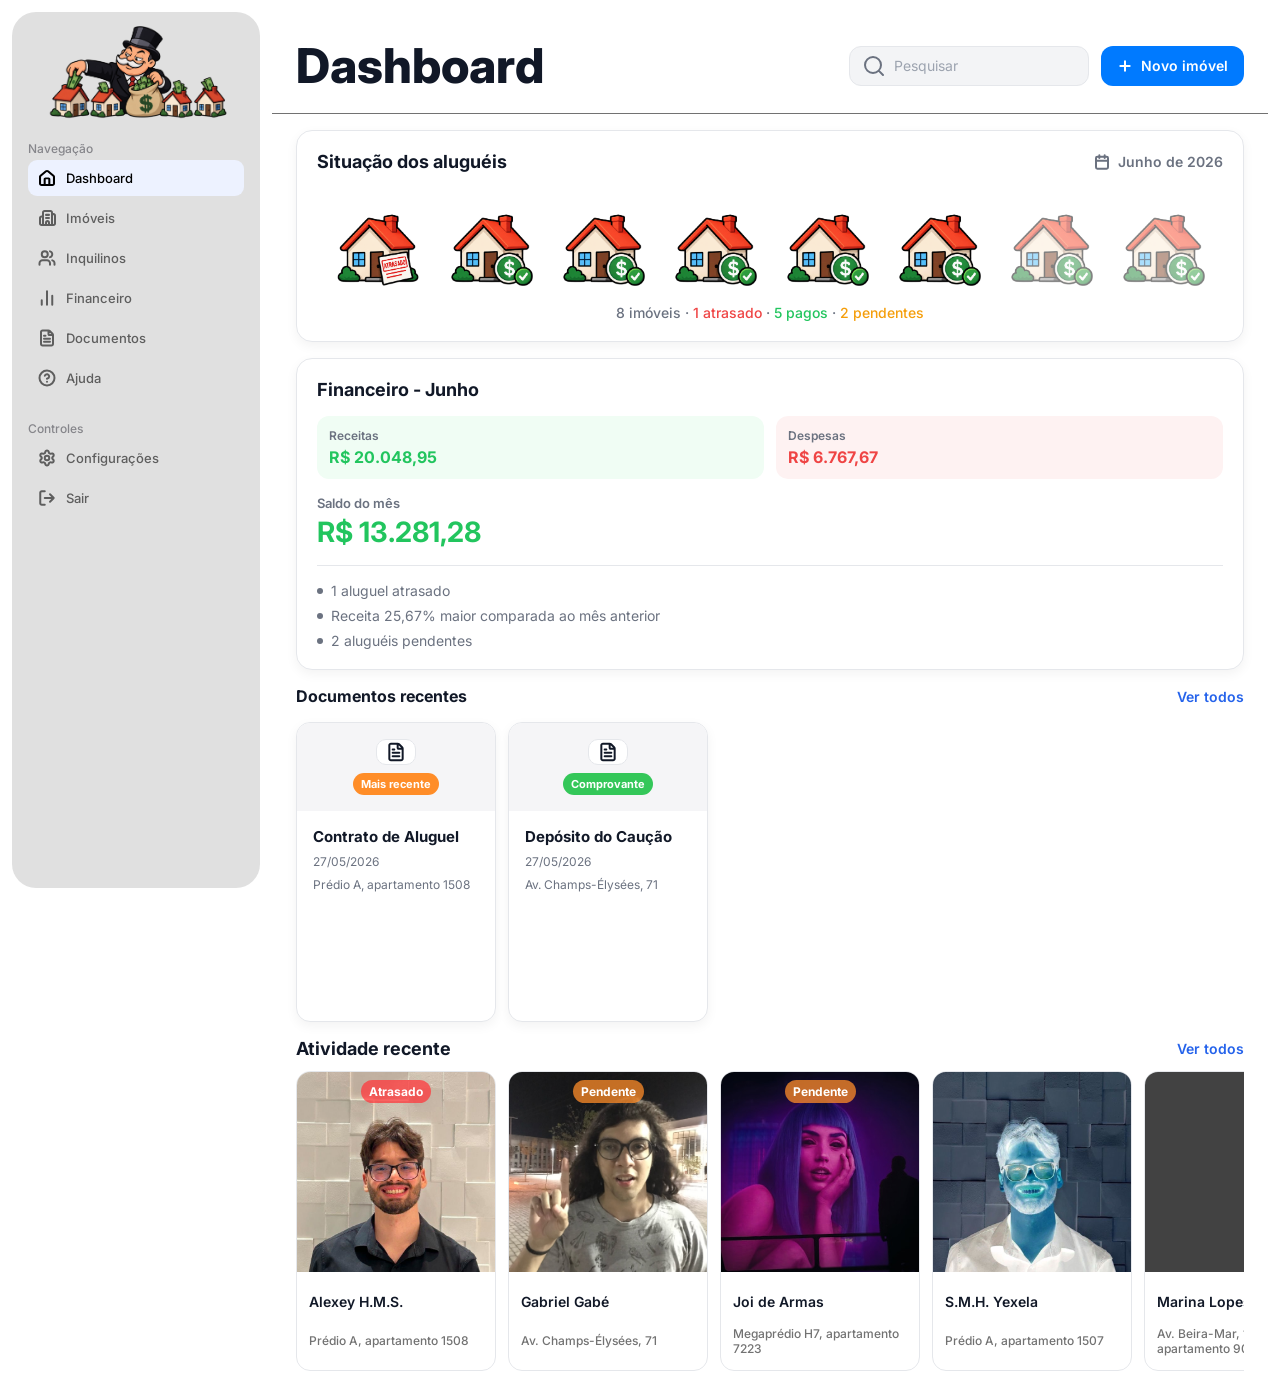
==== index.html @ 169c0f78 "Sidebar que encolhe, navbar no celular e conteúdo por container Navegação (largura da janela) - 861p" ====
<!doctype html>
<html lang="pt-BR">
<head>
  <meta charset="utf-8">
  <meta name="viewport" content="width=device-width, initial-scale=1">
  <title>Dashboard</title>
  <link rel="preconnect" href="https://fonts.googleapis.com">
  <link rel="preconnect" href="https://fonts.gstatic.com" crossorigin>
  <link href="https://fonts.googleapis.com/css2?family=Inter:wght@400;500;600;700;800&display=swap" rel="stylesheet">
  <link rel="stylesheet" href="styles.css">
</head>
<body>
  <div class="app">
    <!-- Sidebar -->
    <aside class="sidebar">
      <div class="sidebar__top">
        <div class="sidebar__logo">
          <img src="assets/img/logo.png" alt="Logo" width="190" height="95">
        </div>

        <!-- Só aparece na navbar (telas abaixo de 450px) -->
        <button class="nav-toggle" type="button" aria-expanded="false" aria-controls="menu-principal">
          <span class="nav-toggle__icon" aria-hidden="true"></span>
          Menu
        </button>

        <nav class="nav" id="menu-principal" aria-label="Menu principal">
          <div class="nav__section">Navegação</div>
          <a class="nav__item is-active" href="index.html" aria-current="page">
            <span class="nav__icon">
              <img class="nav__icon-dashboard" src="assets/icons/dashboard.svg" alt="" width="15.5" height="16.2504">
            </span>
            Dashboard
          </a>
          <a class="nav__item" href="imoveis.html">
            <span class="nav__icon">
              <img class="nav__icon-imoveis" src="assets/icons/imoveis.svg" alt="" width="17" height="15.5">
            </span>
            Imóveis
          </a>
          <a class="nav__item" href="inquilinos.html">
            <span class="nav__icon"><img src="assets/icons/inquilinos.svg" alt="" width="18" height="18"></span>
            Inquilinos
          </a>
          <a class="nav__item" href="financeiro.html">
            <span class="nav__icon"><img src="assets/icons/financeiro.svg" alt="" width="18" height="18"></span>
            Financeiro
          </a>
          <a class="nav__item" href="documentos.html">
            <span class="nav__icon"><img src="assets/icons/documentos.svg" alt="" width="18" height="18"></span>
            Documentos
          </a>
          <a class="nav__item" href="ajuda.html">
            <span class="nav__icon"><img src="assets/icons/ajuda.svg" alt="" width="18" height="18"></span>
            Ajuda
          </a>

          <div class="nav__section nav__section--spaced">Controles</div>
          <a class="nav__item" href="configuracoes.html">
            <span class="nav__icon"><img src="assets/icons/configuracoes.svg" alt="" width="18" height="18"></span>
            Configurações
          </a>
          <a class="nav__item" href="login.html">
            <span class="nav__icon"><img src="assets/icons/sair.svg" alt="" width="18" height="18"></span>
            Sair
          </a>
        </nav>
      </div>
      <div class="sidebar__footer"></div>
    </aside>

    <!-- Principal -->
    <main class="main">
      <header class="page-title page-title--plain page-title--ink page-title--sticky page-title--strong">
        <div class="page-title__text">
          <h1>Dashboard</h1>
        </div>
        <div class="page-title__actions">
          <form class="search-form" id="busca" role="search" autocomplete="off">
            <label class="search">
              <img src="assets/icons/search.svg" alt="" width="24" height="24">
              <input type="search" id="busca-input" placeholder="Pesquisar" aria-label="Pesquisar inquilinos, imóveis e documentos" aria-controls="busca-resultados" aria-expanded="false">
            </label>
            <div class="search-results" id="busca-resultados" hidden></div>
          </form>
          <button class="btn-primary" type="button" data-modal="modal-novo-imovel" aria-haspopup="dialog">
            <img src="assets/icons/plus.svg" alt="" width="16" height="16">
            Novo imóvel
          </button>
        </div>
      </header>

      <div class="content">
        <!-- Situação dos aluguéis -->
        <section class="card summary">
          <div class="card__header">
            <h2 class="card__title">Situação dos aluguéis</h2>
            <div class="month">
              <img src="assets/icons/calendar.svg" alt="" width="16" height="16">
              Junho de 2026
            </div>
          </div>
          <div class="houses">
            <img src="assets/img/casinha-atrasada.png" alt="Imóvel com aluguel atrasado" width="100" height="100">
            <img src="assets/img/casinha-ok.png" alt="Imóvel com aluguel pago" width="100" height="100">
            <img src="assets/img/casinha-ok.png" alt="Imóvel com aluguel pago" width="100" height="100">
            <img src="assets/img/casinha-ok.png" alt="Imóvel com aluguel pago" width="100" height="100">
            <img src="assets/img/casinha-ok.png" alt="Imóvel com aluguel pago" width="100" height="100">
            <img src="assets/img/casinha-ok.png" alt="Imóvel com aluguel pago" width="100" height="100">
            <img class="is-pending" src="assets/img/casinha-ok.png" alt="Imóvel com aluguel pendente" width="100" height="100">
            <img class="is-pending" src="assets/img/casinha-ok.png" alt="Imóvel com aluguel pendente" width="100" height="100">
          </div>
          <p class="status">
            8 imóveis · <span class="text-red">1 atrasado</span> · <span class="text-green">5 pagos</span> · <span class="text-amber">2 pendentes</span>
          </p>
        </section>

        <!-- Financeiro -->
        <section class="card finance">
          <h2 class="card__title">Financeiro - Junho</h2>
          <div class="finance__boxes">
            <div class="finance__box finance__box--in">
              <span class="finance__label">Receitas</span>
              <span class="finance__value text-green">R$ 20.048,95</span>
            </div>
            <div class="finance__box finance__box--out">
              <span class="finance__label">Despesas</span>
              <span class="finance__value text-red">R$ 6.767,67</span>
            </div>
          </div>
          <div class="balance">
            <span class="balance__label">Saldo do mês</span>
            <span class="balance__value text-green">R$ 13.281,28</span>
          </div>
          <hr class="separator">
          <ul class="highlights">
            <li><img src="assets/icons/ellipse.svg" alt="" width="6" height="6">1 aluguel atrasado</li>
            <li><img src="assets/icons/ellipse.svg" alt="" width="6" height="6">Receita 25,67% maior comparada ao mês anterior</li>
            <li><img src="assets/icons/ellipse.svg" alt="" width="6" height="6">2 aluguéis pendentes</li>
          </ul>
        </section>

        <!-- Documentos recentes -->
        <section class="block">
          <div class="block__header">
            <h2 class="block__title block__title--sm">Documentos recentes</h2>
            <a class="link" href="documentos.html">Ver todos</a>
          </div>
          <div class="docs">
            <article class="doc">
              <div class="doc__preview">
                <span class="doc__file"><img src="assets/icons/file-text.svg" alt="" width="20" height="20"></span>
                <span class="badge badge--orange">Mais recente</span>
              </div>
              <div class="doc__info">
                <h3><a class="stretched-link" href="assets/docs/contrato_alexey.pdf" target="_blank" rel="noopener">Contrato de Aluguel</a></h3>
                <p>27/05/2026</p>
                <p>Prédio A, apartamento 1508</p>
              </div>
            </article>
            <article class="doc">
              <div class="doc__preview">
                <span class="doc__file"><img src="assets/icons/file-text.svg" alt="" width="20" height="20"></span>
                <span class="badge badge--green">Comprovante</span>
              </div>
              <div class="doc__info">
                <h3><a class="stretched-link" href="assets/docs/comprovante_caucao.pdf" target="_blank" rel="noopener">Depósito do Caução</a></h3>
                <p>27/05/2026</p>
                <p>Av. Champs-Élysées, 71</p>
              </div>
            </article>
          </div>
        </section>

        <!-- Atividade recente -->
        <section class="block block--tight">
          <div class="block__header">
            <h2 class="block__title">Atividade recente</h2>
            <a class="link" href="inquilinos.html">Ver todos</a>
          </div>
          <div class="tenants">
            <article class="tenant">
              <div class="tenant__photo">
                <img class="tenant__img" src="assets/img/inquilino-1.png" alt="">
                <span class="pill pill--red">Atrasado</span>
              </div>
              <div class="tenant__data">
                <h3>Alexey H.M.S.</h3>
                <p>Prédio A, apartamento 1508</p>
              </div>
            </article>
            <article class="tenant">
              <div class="tenant__photo">
                <img class="tenant__img" src="assets/img/inquilino-2.png" alt="">
                <span class="pill pill--orange">Pendente</span>
              </div>
              <div class="tenant__data">
                <h3>Gabriel Gabé</h3>
                <p>Av. Champs-Élysées, 71</p>
              </div>
            </article>
            <article class="tenant">
              <div class="tenant__photo">
                <img class="tenant__img tenant__img--crop" src="assets/img/inquilino-3.png" alt="">
                <span class="pill pill--orange">Pendente</span>
              </div>
              <div class="tenant__data">
                <h3>Joi de Armas</h3>
                <p>Megaprédio H7, apartamento 7223</p>
              </div>
            </article>
            <article class="tenant">
              <div class="tenant__photo">
                <img class="tenant__img tenant__img--difference" src="assets/img/inquilino-1.png" alt="">
              </div>
              <div class="tenant__data">
                <h3>S.M.H. Yexela</h3>
                <p>Prédio A, apartamento 1507</p>
              </div>
            </article>
            <article class="tenant">
              <div class="tenant__photo tenant__photo--empty"></div>
              <div class="tenant__data">
                <h3>Marina Lopes</h3>
                <p>Av. Beira-Mar, 1500, apartamento 902</p>
              </div>
            </article>
            <article class="tenant">
              <div class="tenant__photo tenant__photo--empty"></div>
              <div class="tenant__data">
                <h3>Rafael Nunes</h3>
                <p>Rua Padre Ibiapina, 310</p>
              </div>
            </article>
          </div>
        </section>
      </div>
    </main>
  </div>

  <!-- Novo imóvel (demonstração) -->
  <dialog class="modal" id="modal-novo-imovel" aria-labelledby="modal-novo-imovel-title">
    <form id="form-novo-imovel" data-demo-form>
      <div class="modal__header">
        <h2 class="modal__title" id="modal-novo-imovel-title">Novo imóvel</h2>
        <button class="modal__close" type="button" data-close aria-label="Fechar">×</button>
      </div>
      <div class="modal__body">
        <p>Informe o endereço e as condições do aluguel. Nesta demonstração o imóvel não fica salvo.</p>
        <label class="field">
          <span class="field__label">Endereço</span>
          <input class="field__input" id="imovel-endereco" type="text" placeholder="Ex.: Rua das Flores, 45, apto 201" required minlength="5" autofocus autocomplete="street-address" data-message-length="Informe o endereço completo, com rua e número.">
        </label>
        <label class="field">
          <span class="field__label">Tipo</span>
          <select class="field__input" id="imovel-tipo" required>
            <option value="">Selecione</option>
            <option>Apartamento</option>
            <option>Casa</option>
            <option>Sala comercial</option>
          </select>
        </label>
        <label class="field">
          <span class="field__label">Aluguel mensal (R$)</span>
          <input class="field__input" id="imovel-aluguel" type="text" inputmode="decimal" placeholder="Ex.: 1.500,00" required data-money data-message-min="Informe um aluguel maior que zero.">
        </label>
        <label class="field">
          <span class="field__label">Dia de vencimento</span>
          <input class="field__input" id="imovel-dia" type="number" inputmode="numeric" min="1" max="28" step="1" placeholder="De 1 a 28" required data-message-min="Escolha um dia entre 1 e 28." data-message-max="Escolha um dia entre 1 e 28." data-message-step="Use um dia inteiro, entre 1 e 28." data-message-bad="Use um dia inteiro, entre 1 e 28.">
        </label>
      </div>
      <div class="modal__footer">
        <button class="btn-secondary" type="button" data-close>Cancelar</button>
        <button class="btn-primary" type="submit">Cadastrar imóvel</button>
      </div>
    </form>
  </dialog>

  <script src="assets/js/modal.js"></script>
  <script src="assets/js/demo.js"></script>
  <script src="assets/js/dashboard.js"></script>
  <script src="assets/js/nav.js"></script>
</body>
</html>
---- styles.css ----
/* ============ Tokens ============ */
:root {
  --font: -apple-system, BlinkMacSystemFont, "SF Pro Text", "SF Pro Display", "Inter", "Segoe UI", Roboto, sans-serif;

  --text-strong: #111827;
  --text-muted: #6b7280;
  --text-subtle: #9ca3af;
  --text-nav: #5e5e5e;
  --text-nav-active: #000;
  --text-section: #86868b;
  --text-caption: #727272;

  --border: #e5e7eb;
  --surface: #ffffff;
  --surface-muted: #f3f4f6;
  --surface-preview: #f5f5f7;
  --sidebar-bg: rgba(217, 217, 217, 0.8);
  --nav-active-bg: #edf2ff;

  --primary: #007aff;
  --link: #2563eb;
  --red: #ef4444;
  --green: #22c55e;
  --amber: #f59e0b;

  --shadow-card: 0 4px 12px 0 rgba(0, 0, 0, 0.05);

  /* Margem lateral do conteúdo de todas as páginas (a mesma da lista de Inquilinos) */
  --gutter: 24px;

  /*
   * Barra lateral: 248px com janela de 860px ou mais, encolhendo de forma contínua até 180px
   * em 450px. 180px é o mínimo para "Configurações" (o maior texto, ~92px) caber sem cortar.
   * A logo encolhe na mesma proporção (190×95 → 138×69). Abaixo de 450px vira navbar.
   */
  --sidebar-w: clamp(180px, calc(180px + (100vw - 450px) * 68 / 410), 248px);
  --logo-w: clamp(138px, calc(138px + (100vw - 450px) * 52 / 410), 190px);
}

/* ============ Base ============ */
*,
*::before,
*::after { box-sizing: border-box; }

html, body { margin: 0; }

body {
  background: var(--surface);
  color: var(--text-strong);
  font-family: var(--font);
  -webkit-font-smoothing: antialiased;
}

h1, h2, h3, p { margin: 0; }
[hidden] { display: none !important; }
img { display: block; }
a { color: inherit; text-decoration: none; }

.text-red { color: var(--red); }
.text-green { color: var(--green); }
.text-amber { color: var(--amber); }

.separator {
  width: 100%;
  height: 1px;
  margin: 0;
  border: 0;
  background: var(--border);
}

/* ============ Layout ============ */
.app {
  display: flex;
  align-items: flex-start;
  gap: 12px;
  padding: 12px;
  min-height: 100vh;
}

/* ============ Sidebar ============ */
.sidebar {
  position: sticky;
  top: 12px;
  flex: 0 0 var(--sidebar-w);
  height: calc(100vh - 24px);
  display: flex;
  flex-direction: column;
  justify-content: space-between;
  padding: 14px 0;
  border-radius: 24px;
  background: var(--sidebar-bg);
  overflow-y: auto;
}

.sidebar__top {
  display: flex;
  flex-direction: column;
  gap: 10px;
}

.sidebar__logo {
  display: flex;
  justify-content: center;
  padding: 0 14px;
}

.sidebar__logo img {
  width: var(--logo-w);
  height: auto;
  aspect-ratio: 2 / 1;
  object-fit: cover;
}

/* Botão "Menu": só aparece na navbar (abaixo de 450px) */
.nav-toggle {
  display: none;
  align-items: center;
  gap: 8px;
  height: 40px;
  padding: 0 14px;
  border: 0;
  border-radius: 12px;
  background: rgba(255, 255, 255, 0.7);
  color: var(--text-nav-active);
  font: inherit;
  font-size: 14px;
  font-weight: 600;
  cursor: pointer;
}

.nav-toggle:focus-visible {
  outline: 2px solid var(--primary);
  outline-offset: 2px;
}

/* Ícone ☰ desenhado em CSS; vira ✕ com o menu aberto */
.nav-toggle__icon,
.nav-toggle__icon::before,
.nav-toggle__icon::after {
  display: block;
  width: 16px;
  height: 2px;
  border-radius: 1px;
  background: currentColor;
  transition: transform 0.2s ease, background-color 0.2s ease;
}

.nav-toggle__icon { position: relative; }

.nav-toggle__icon::before,
.nav-toggle__icon::after {
  content: "";
  position: absolute;
  left: 0;
}

.nav-toggle__icon::before { top: -5px; }
.nav-toggle__icon::after { top: 5px; }
.nav-toggle[aria-expanded="true"] .nav-toggle__icon { background: transparent; }
.nav-toggle[aria-expanded="true"] .nav-toggle__icon::before { transform: translateY(5px) rotate(45deg); }
.nav-toggle[aria-expanded="true"] .nav-toggle__icon::after { transform: translateY(-5px) rotate(-45deg); }

@media (prefers-reduced-motion: reduce) {
  .nav-toggle__icon,
  .nav-toggle__icon::before,
  .nav-toggle__icon::after { transition: none; }
}

.sidebar__footer { height: 133px; flex-shrink: 0; }

.nav {
  display: flex;
  flex-direction: column;
  gap: 4px;
  padding: 0 16px;
}

.nav__section {
  display: flex;
  align-items: flex-end;
  height: 25px;
  color: var(--text-section);
  font-size: 12px;
  font-weight: 500;
}

.nav__section--spaced {
  height: 36px;
  padding-top: 16px;
}

.nav__item {
  display: flex;
  align-items: center;
  gap: 10px;
  height: 36px;
  padding: 0 10px;
  border-radius: 9px;
  color: var(--text-nav);
  font-size: 13px;
  font-weight: 500;
  white-space: nowrap;
  transition: background-color 0.15s ease;
}

.nav__item:hover { background: rgba(255, 255, 255, 0.5); }

.nav__item.is-active {
  background: var(--nav-active-bg);
  color: var(--text-nav-active);
}

.nav__icon {
  position: relative;
  flex-shrink: 0;
  width: 18px;
  height: 18px;
}

/* Ícones exportados como "Group" precisam do deslocamento original do Figma */
.nav__icon img { position: absolute; inset: 0; }

/*
 * Os SVGs do Figma vêm com cores diferentes (o de Dashboard quase preto, os outros cinza).
 * O filtro deixa todos na mesma cor: cinza #5e5e5e (= --text-nav) e preto só no item da página atual.
 */
.nav__icon img { filter: brightness(0) invert(37%); }
.nav__item.is-active .nav__icon img { filter: brightness(0); }
.nav__icon .nav__icon-dashboard { left: 1.25px; top: 0.5px; }
.nav__icon .nav__icon-imoveis { left: 0.5px; top: 1.25px; }

/* ============ Main ============ */
.main {
  flex: 1 1 auto;
  min-width: 0;
  display: flex;
  flex-direction: column;
}

/*
 * Com header fixo, a coluna principal começa no topo da janela (anula os 12px de padding do .app),
 * para o header já estar na posição onde fica preso e não "subir" ao começar a rolar.
 */
.main:has(> .page-title--sticky) { margin-top: -12px; }

.page-title {
  display: flex;
  align-items: center;
  justify-content: space-between;
  gap: 24px;
  padding: 36px var(--gutter) 24px;
  background: var(--surface);
}

/* Header que fica no topo durante a rolagem; a borda inferior faz o papel do separador */
.page-title--sticky {
  position: sticky;
  top: 0;
  z-index: 10;
  border-bottom: 1px solid var(--border);
}

/* Páginas cujo separador no Figma é cinza-escuro */
.page-title--strong { border-bottom-color: var(--text-caption); }

.page-title__text {
  display: flex;
  flex-direction: column;
  gap: 4px;
  min-width: 0;
}

/* Se faltar espaço, o título é cortado com "…" no limite da área dele (24px antes da busca) */
.page-title h1 {
  min-width: 0;
  overflow: hidden;
  color: var(--text-strong);
  font-size: 48px;
  font-weight: 800;
  line-height: normal;
  text-overflow: ellipsis;
  white-space: nowrap;
}

.page-title p {
  color: var(--text-muted);
  font-size: 16px;
}

.page-title__actions {
  display: flex;
  align-items: center;
  gap: 12px;
  flex-shrink: 0;
}

.search {
  display: flex;
  align-items: center;
  gap: 8px;
  width: 240px;
  height: 40px;
  padding: 10px 12px;
  border: 1px solid var(--border);
  border-radius: 12px;
  background: var(--surface-muted);
  cursor: text;
}

.search img { flex-shrink: 0; }

.search input {
  flex: 1;
  min-width: 0;
  padding: 0;
  border: 0;
  background: transparent;
  color: var(--text-strong);
  font: inherit;
  font-size: 14px;
  outline: none;
}

.search input::placeholder { color: var(--text-subtle); }
.search:focus-within { border-color: var(--primary); }

.btn-primary {
  display: inline-flex;
  align-items: center;
  gap: 8px;
  height: 40px;
  padding: 10px 16px;
  border: 0;
  border-radius: 12px;
  background: var(--primary);
  color: #fff;
  font: inherit;
  font-size: 14px;
  font-weight: 600;
  white-space: nowrap;
  cursor: pointer;
  transition: filter 0.15s ease;
}

.btn-primary:hover { filter: brightness(1.08); }

.content {
  display: flex;
  flex-direction: column;
  gap: 16px;
  padding: 16px var(--gutter);
}

/* ============ Cards ============ */
.card {
  display: flex;
  flex-direction: column;
  gap: 16px;
  padding: 20px;
  border: 1px solid var(--border);
  border-radius: 16px;
  background: var(--surface);
  box-shadow: var(--shadow-card);
  overflow: hidden;
}

.card__header {
  display: flex;
  align-items: center;
  justify-content: space-between;
  gap: 12px;
}

.card__title {
  color: var(--text-strong);
  font-size: 18px;
  font-weight: 700;
  white-space: nowrap;
}

.month {
  display: flex;
  align-items: center;
  gap: 8px;
  color: var(--text-muted);
  font-size: 14px;
  font-weight: 600;
  white-space: nowrap;
}

/* Situação dos aluguéis */
.houses {
  display: flex;
  flex-wrap: wrap;
  justify-content: center;
  gap: 12px;
}

.houses img {
  flex-shrink: 0;
  width: 100px;
  height: 100px;
  object-fit: cover;
}

.houses img.is-pending { opacity: 0.5; }

.status {
  color: var(--text-muted);
  font-size: 14px;
  font-weight: 500;
  text-align: center;
}

/* Financeiro */
.finance__boxes {
  display: flex;
  gap: 12px;
}

.finance__box {
  flex: 1 1 0;
  min-width: 0;
  display: flex;
  flex-direction: column;
  gap: 4px;
  padding: 12px;
  border-radius: 12px;
  white-space: nowrap;
}

.finance__box--in { background: #f0fdf4; }
.finance__box--out { background: #fef2f2; }

.finance__label {
  color: var(--text-muted);
  font-size: 12px;
  font-weight: 600;
}

.finance__value {
  font-size: 16px;
  font-weight: 700;
}

.balance {
  display: flex;
  flex-direction: column;
  gap: 4px;
}

.balance__label {
  color: var(--text-muted);
  font-size: 13px;
  font-weight: 600;
}

.balance__value {
  font-size: 28px;
  font-weight: 700;
}

.highlights {
  display: flex;
  flex-direction: column;
  gap: 8px;
  margin: 0;
  padding: 0;
  list-style: none;
}

.highlights li {
  display: flex;
  align-items: center;
  gap: 8px;
  color: var(--text-muted);
  font-size: 14px;
}

.highlights img { flex-shrink: 0; }

/* ============ Blocks (Documentos / Atividade) ============ */
.block {
  display: flex;
  flex-direction: column;
  gap: 16px;
}

.block--tight { gap: 12px; }

.block__header {
  display: flex;
  align-items: center;
  justify-content: space-between;
  gap: 12px;
  white-space: nowrap;
}

.block__title {
  color: var(--text-strong);
  font-size: 18px;
  font-weight: 700;
}

.block__title--sm { font-size: 16px; }

.link {
  color: var(--link);
  font-size: 14px;
  font-weight: 600;
}

.link:hover { text-decoration: underline; }

/*
 * Cards de inquilino, documento e contas mensais:
 * em fileira têm tamanho fixo de 200×300 e a fileira rola na horizontal quando não cabem;
 * em grade (Documentos em grade) têm só o mínimo de 200×300.
 * A página Inquilinos é a exceção: lá os cards seguem a altura do conteúdo.
 */

/* Documentos */
.docs {
  display: flex;
  gap: 12px;
  overflow-x: auto;
  scrollbar-width: thin;
  /* espaço para a sombra dos cards não ser cortada pela rolagem */
  margin: -4px -8px -16px;
  padding: 4px 8px 16px;
}

/* O link do título cobre o card inteiro: clicar em qualquer parte abre o PDF */
.doc,
.doc-mini,
.doc-row { position: relative; }

.stretched-link::after {
  content: "";
  position: absolute;
  inset: 0;
  border-radius: inherit;
}

.stretched-link:hover { text-decoration: underline; }
.stretched-link:focus-visible { outline: none; }
.stretched-link:focus-visible::after { outline: 2px solid var(--primary); outline-offset: -2px; }

.doc {
  flex: 0 0 200px;
  width: 200px;
  display: flex;
  flex-direction: column;
  height: 300px;
  border: 1px solid var(--border);
  border-radius: 14px;
  background: var(--surface);
  box-shadow: var(--shadow-card);
  overflow: hidden;
}

.doc__preview {
  display: flex;
  flex-direction: column;
  align-items: center;
  justify-content: center;
  gap: 8px;
  height: 88px;
  flex-shrink: 0;
  padding: 16px;
  border-radius: 13px 13px 0 0;
  background: var(--surface-preview);
}

.doc__file {
  display: flex;
  align-items: center;
  justify-content: center;
  width: 40px;
  height: 40px;
  border: 1px solid var(--border);
  border-radius: 10px;
  background: var(--surface);
}

.badge {
  padding: 4px 8px;
  border-radius: 999px;
  color: #fff;
  font-size: 11px;
  font-weight: 700;
  white-space: nowrap;
}

.badge--orange { background: #ff8d28; }
.badge--green { background: #34c759; }

.doc__info {
  display: flex;
  flex-direction: column;
  gap: 8px;
  padding: 16px;
}

.doc__info h3 {
  color: var(--text-strong);
  font-size: 15px;
  font-weight: 700;
}

.doc__info p {
  color: var(--text-muted);
  font-size: 12px;
}

/* Atividade recente */
.tenants {
  display: flex;
  gap: 12px;
  overflow-x: auto;
  scrollbar-width: thin;
}

.tenant {
  flex: 0 0 200px;
  width: 200px;
  display: flex;
  flex-direction: column;
  height: 300px;
  border: 1px solid var(--border);
  border-radius: 14px;
  background: var(--surface);
  overflow: hidden;
}

.tenant__photo {
  position: relative;
  display: flex;
  justify-content: center;
  height: 200px;
  flex-shrink: 0;
  padding: 8px 8px 0;
  overflow: hidden;
}

.tenant__photo--empty { background: rgba(0, 0, 0, 0.74); }

.tenant__img {
  position: absolute;
  inset: 0;
  width: 100%;
  height: 100%;
  object-fit: cover;
  pointer-events: none;
}

.tenant__img--crop {
  left: -25.36%;
  top: 0.17%;
  width: 177.93%;
  height: 100%;
  object-fit: fill;
}

.tenant__img--difference { mix-blend-mode: difference; }

.pill {
  position: relative;
  align-self: flex-start;
  padding: 4px 8px;
  border-radius: 18px;
  color: #fff;
  font-size: 12px;
  font-weight: 700;
  white-space: nowrap;
}

.pill--red { background: rgba(255, 56, 60, 0.75); }
.pill--orange { background: rgba(255, 141, 40, 0.75); }

.tenant__data {
  flex: 1;
  display: flex;
  flex-direction: column;
  gap: 4px;
  padding: 12px;
}

.tenant__data h3,
.tenant__data p {
  flex: 1 0 0;
  display: flex;
  align-items: center;
}

.tenant__data h3 {
  color: var(--text-strong);
  font-size: 14px;
  font-weight: 600;
}

.tenant__data p {
  color: var(--text-caption);
  font-size: 12px;
  font-weight: 500;
}

/* ============ Página Imóveis ============ */
.nav__item.is-active--neutral {
  background: #f2f2f2;
  color: var(--text-nav-active);
}

.page-title--plain { padding: 36px var(--gutter) 18px; }
.page-title--plain h1 { color: #000; }

.separator--strong { background: var(--text-caption); }

.properties {
  display: flex;
  flex-direction: column;
  gap: 12px;
  padding: 0 var(--gutter);
}

.property {
  display: flex;
  flex-direction: column;
  background: var(--surface);
}

/*
 * Títulos de seção (Imóveis e Documentos): o texto fica alinhado ao conteúdo,
 * mas o fundo vai até as bordas (margem negativa), para a linha do título preso
 * ter a largura total, como a do header.
 */
.property__title {
  margin: 0 calc(-1 * var(--gutter));
  padding: 10px var(--gutter);
  color: #000;
  font-size: 32px;
  font-weight: 800;
  line-height: normal;
}

/*
 * Título do prédio que fica preso logo abaixo do header principal enquanto a seção está na tela.
 * --sticky-offset é a altura do header principal (medida em sticky-sections.js; os valores daqui são o padrão).
 * Como o título está dentro da <section>, o título da seção seguinte empurra o anterior para fora.
 */
.property__title--sticky {
  position: sticky;
  top: var(--sticky-offset, 112px);
  z-index: 9;
  background: var(--surface);
  transition: box-shadow 0.15s ease;
}

.property__title--sticky.is-stuck { box-shadow: 0 1px 0 var(--border); }

/*
 * Desktop: card de informações + lista de inquilinos lado a lado (sem quebrar linha).
 * A lista ocupa o espaço que sobra e rola na horizontal; no celular ela vai para baixo do card.
 */
.property__middle {
  display: flex;
  align-items: center;
  gap: 12px;
  padding: 10px 0;
}

/* Desktop: até 600px (não estica); em janelas estreitas encolhe para a lista caber ao lado */
.property__details {
  flex: 0 1 600px;
  min-width: 0;
  display: flex;
  align-items: flex-start;
  gap: 10px;
  height: 300px;
  padding: 10px;
  border-radius: 18px;
  background: #f2f2f2;
  overflow: hidden;
}

/* a foto encolhe (até 140px) antes do texto ficar estreito demais */
.property__photo {
  flex: 0 1 280px;
  min-width: 140px;
  width: 280px;
  height: 280px;
  border-radius: 8px;
  object-fit: cover;
}

.property__info {
  flex: 1 1 0;
  min-width: 0;
  margin: 0;
  font-size: 10px;
  font-weight: 500;
}

.property__info dt,
.property__info dd {
  margin: 0;
  padding: 2px 12px 4px 10px;
}

.property__info dt { color: var(--text-caption); }
.property__info dd { color: #000; }
.property__details .property__info { min-width: 120px; }

.property__tenants {
  flex: 1 1 0;
  display: flex;
  gap: 12px;
  min-width: 200px;
  overflow-x: auto;
  scrollbar-width: thin;
}

.tenant-mini {
  flex: 0 0 200px;
  display: flex;
  flex-direction: column;
  width: 200px;
  height: 300px;
  border-radius: 14px;
  background: #f2f2f2;
  overflow: hidden;
}

.tenant-mini__photo {
  position: relative;
  display: flex;
  justify-content: center;
  height: 200px;
  flex-shrink: 0;
  padding: 8px 8px 0;
  overflow: hidden;
}

.tenant-mini h3 {
  padding: 8px 10px 4px;
  color: #000;
  font-size: 12px;
  font-weight: 600;
}

.tenant-mini p {
  padding: 2px 12px 4px 10px;
  color: var(--text-caption);
  font-size: 10px;
  font-weight: 500;
}

.property__bottom {
  display: flex;
  flex-direction: column;
  gap: 12px;
  padding: 10px 0;
}

.property__section-header {
  display: flex;
  flex-direction: column;
  gap: 4px;
}

.property__section-header h3 {
  color: var(--text-strong);
  font-size: 18px;
  font-weight: 700;
}

.property__section-header p {
  color: var(--text-muted);
  font-size: 14px;
}

/* Cards de contas: no Figma a linha transborda; aqui ela rola na horizontal */
.bills {
  display: flex;
  gap: 12px;
  overflow-x: auto;
  scrollbar-width: thin;
}

.bill {
  flex: 0 0 200px;
  width: 200px;
  display: flex;
  flex-direction: column;
  justify-content: space-between;
  height: 300px;
  padding: 16px;
  border: 1px solid var(--border);
  border-radius: 14px;
  background: var(--surface);
}

.bill__top {
  display: flex;
  flex-direction: column;
  gap: 12px;
}

.bill__header {
  display: flex;
  flex-direction: column;
  gap: 4px;
  text-align: center;
}

.bill__header h4 {
  margin: 0;
  color: #000;
  font-size: 16px;
  font-weight: 700;
}

.bill__header p {
  color: var(--text-muted);
  font-size: 12px;
  font-weight: 500;
}

.bill__list {
  display: flex;
  flex-direction: column;
  gap: 6px;
  margin: 0;
  font-size: 12px;
  white-space: nowrap;
}

.bill__list div,
.bill__total {
  display: flex;
  align-items: center;
  justify-content: space-between;
}

.bill__list dt {
  color: var(--text-muted);
  font-weight: 500;
}

.bill__list dd {
  margin: 0;
  color: var(--text-strong);
  font-weight: 600;
}

.bill__total span {
  color: var(--text-muted);
  font-size: 12px;
  font-weight: 600;
}

.bill__total strong {
  color: var(--text-strong);
  font-size: 16px;
  font-weight: 700;
}

.bill__bottom {
  display: flex;
  flex-direction: column;
  align-items: center;
  gap: 8px;
}

.status-badge {
  padding: 4px 8px;
  border-radius: 999px;
  font-size: 12px;
  font-weight: 700;
  white-space: nowrap;
}

.status-badge--late {
  background: #fef2f2;
  color: #dc2626;
}

.status-badge--paid {
  background: #f0fdf4;
  color: #16a34a;
}

.bill__link {
  padding: 0;
  border: 0;
  background: none;
  color: var(--primary);
  font: inherit;
  font-size: 13px;
  font-weight: 600;
  cursor: pointer;
}

.bill__link:hover { text-decoration: underline; }

/* ============ Página Inquilinos ============ */
.main--spaced { gap: 16px; }

.page-title--ink h1 { color: var(--text-strong); }

.tenants-page {
  display: flex;
  flex-direction: column;
  gap: 16px;
  padding: 24px var(--gutter);
  background: var(--surface);
}

/* Página Inquilinos: os cards ficam com a altura do conteúdo, todos iguais (grid-auto-rows: 1fr) */
.tenant-grid {
  display: grid;
  grid-template-columns: repeat(3, minmax(0, 1fr));
  grid-auto-rows: 1fr;
  gap: 16px;
}

.tenant-card {
  display: flex;
  flex-direction: column;
  gap: 12px;
  padding: 16px;
  border: 1px solid var(--border);
  border-radius: 14px;
  background: var(--surface);
}

.tenant-card__header {
  display: flex;
  align-items: center;
  gap: 12px;
}

.avatar {
  display: flex;
  align-items: center;
  justify-content: center;
  flex-shrink: 0;
  width: 56px;
  height: 56px;
  border-radius: 50%;
  background: #d1d5db;
  color: var(--text-muted);
  font-size: 14px;
  font-weight: 700;
}

.tenant-card__info {
  display: flex;
  flex-direction: column;
  gap: 2px;
  min-width: 0;
}

.tenant-card__info h2 {
  color: var(--text-strong);
  font-size: 15px;
  font-weight: 700;
}

.tenant-card__info p {
  color: var(--text-muted);
  font-size: 12px;
}

.tenant-card__info .tenant-card__phone { color: var(--text-subtle); }

.tag {
  display: inline-block;
  padding: 4px 8px;
  border-radius: 18px;
  color: #fff;
  font-size: 11px;
  font-weight: 700;
  white-space: nowrap;
}

.tag--late { background: rgba(255, 56, 60, 0.75); }
.tag--pending { background: rgba(255, 141, 40, 0.75); }
.tag--paid { background: rgba(52, 199, 89, 0.75); }

.tenant-card__row {
  display: flex;
  align-items: center;
  justify-content: space-between;
  gap: 12px;
  font-size: 12px;
  white-space: nowrap;
}

.tenant-card__row span { color: var(--text-muted); }

.tenant-card__row strong {
  color: var(--text-strong);
  font-weight: 700;
}

.tenant-card__row--rent strong { font-size: 14px; }

.tenant-card__link {
  align-self: flex-end;
  margin-top: auto;
  padding: 0;
  border: 0;
  background: none;
  color: var(--primary);
  font: inherit;
  font-size: 13px;
  font-weight: 600;
  cursor: pointer;
}

.tenant-card__link:hover { text-decoration: underline; }

.pagination {
  display: flex;
  align-items: center;
  justify-content: space-between;
  flex-wrap: wrap;
  gap: 12px;
  padding-top: 8px;
}

.pagination__results {
  color: var(--text-muted);
  font-size: 13px;
}

.pagination__controls {
  display: flex;
  align-items: center;
  gap: 8px;
}

.pagination__btn {
  display: flex;
  align-items: center;
  justify-content: center;
  width: 32px;
  height: 32px;
  border: 1px solid var(--border);
  border-radius: 16px;
  background: var(--surface);
  padding: 0;
  color: var(--text-muted);
  font-family: inherit;
  font-size: 13px;
  font-weight: 600;
  cursor: pointer;
  transition: background-color 0.15s ease, opacity 0.15s ease;
}

.pagination__btn:hover:not(:disabled):not(.is-current) { background: var(--surface-muted); }

.pagination__btn:focus-visible {
  outline: 2px solid var(--primary);
  outline-offset: 2px;
}

.pagination__btn:disabled {
  opacity: 0.4;
  cursor: default;
}

.pagination__btn.is-current {
  border-color: var(--primary);
  background: var(--primary);
  color: #fff;
  font-weight: 700;
}

/* ============ Página Financeiro ============ */
/* Sem cards: resumo e "Transações recentes" são seções soltas, como as do Dashboard */
.finance-page {
  display: flex;
  flex-direction: column;
  gap: 16px;
  padding: 16px var(--gutter);
  background: var(--surface);
}

.finance-summary {
  display: flex;
  gap: 16px;
}

.stat {
  flex: 1 1 0;
  min-width: 0;
  display: flex;
  flex-direction: column;
  gap: 8px;
  padding: 16px;
  border-radius: 12px;
}

.stat__label {
  color: var(--text-muted);
  font-size: 13px;
}

.stat__value {
  font-size: 24px;
  font-weight: 700;
  white-space: nowrap;
}

.stat--in { background: #f0fdf4; }
.stat--in .stat__value { color: var(--green); }
.stat--out { background: #fef2f2; }
.stat--out .stat__value { color: var(--red); }
.stat--net { background: #eff6ff; }
.stat--net .stat__value { color: var(--link); }

/* .transactions usa .block (seção com cabeçalho, como no Dashboard); a tabela ocupa toda a largura */
.tx {
  border-radius: 12px;
  overflow: hidden;
}

.tx__scroll { overflow-x: auto; }

.tx__table {
  width: 100%;
  min-width: 640px;
  border-collapse: collapse;
  font-size: 13px;
}

.tx__table th,
.tx__table td {
  padding: 12px 6px;
  border-bottom: 1px solid var(--border);
  text-align: left;
  white-space: nowrap;
}

.tx__table th {
  padding-top: 10px;
  padding-bottom: 10px;
  background: #f9fafb;
  color: var(--text-muted);
  font-size: 12px;
  font-weight: 700;
}

/* toda linha tem borda inferior: a da última linha visível fecha a lista */
.tx__table tbody tr:hover td { background: #fafafa; }

/* Colunas: 120 / flexível / 180 / 140, com 12px entre elas e 16px nas bordas */
.tx__table th:first-child,
.tx__table td:first-child { padding-left: 16px; }
.tx__table th:last-child,
.tx__table td:last-child { padding-right: 16px; }

/* larguras incluem o padding da célula (border-box) */
.tx__date { width: 142px; }
.tx__who { width: 192px; }
.tx__value { width: 162px; }
.tx__table .tx__value { text-align: right; }

td.tx__date { color: var(--text-muted); font-weight: 500; }
td.tx__desc { color: var(--text-strong); white-space: normal; }
td.tx__who { color: var(--text-muted); font-weight: 500; }
td.tx__value { font-weight: 700; }
.tx__value--in { color: var(--green); }
.tx__value--out { color: var(--red); }

/* ============ Página Documentos ============ */
.docs-page {
  display: flex;
  flex-direction: column;
  padding: 0 var(--gutter);
  background: var(--surface);
}

.docs-recent__row {
  display: flex;
  flex-wrap: wrap;
  align-items: center;
  gap: 12px;
  padding: 10px 0;
}

.doc-featured {
  display: flex;
  align-items: flex-start;
  gap: 10px;
  width: 600px;
  max-width: 100%;
  height: 300px;
  padding: 10px;
  border-radius: 18px;
  background: #f2f2f2;
  overflow: hidden;
}

/* Imagem do PDF posicionada como no Figma: 122×150 dentro de um quadro de 280×280 */
.doc-featured__preview {
  position: relative;
  flex-shrink: 0;
  width: 280px;
  height: 280px;
  border-radius: 8px;
}

.doc-featured__preview img {
  position: absolute;
  left: 28.16%;
  top: 23.14%;
  width: 43.57%;
  height: 53.51%;
}

.doc-featured__details {
  flex: 1 1 0;
  min-width: 0;
  display: flex;
  flex-direction: column;
  gap: 10px;
  height: 100%;
}

.doc-featured__title {
  padding: 8px 10px 4px;
  color: #000;
  font-size: 20px;
  font-weight: 800;
}

.doc-featured__info {
  flex: 1 1 auto;
  overflow: hidden;
}

.doc-featured__info dd { overflow-wrap: anywhere; }

.doc-featured__actions {
  display: flex;
  justify-content: center;
  padding-bottom: 8px;
}

.chip-button {
  padding: 4px 8px;
  border-radius: 18px;
  background: var(--text-caption);
  color: #fff;
  font-size: 14px;
  font-weight: 700;
  white-space: nowrap;
  transition: background-color 0.15s ease;
}

.chip-button:hover { background: #5e5e5e; }

.docs-recent__cards {
  display: flex;
  gap: 12px;
}

.doc-mini {
  flex: 0 0 200px;
  display: flex;
  flex-direction: column;
  width: 200px;
  height: 300px;
  border-radius: 14px;
  background: #f2f2f2;
  overflow: hidden;
}

.doc-mini__thumb {
  flex-shrink: 0;
  height: 200px;
  background: rgba(0, 0, 0, 0.74);
}

.doc-mini h3 {
  padding: 8px 10px 4px;
  color: #000;
  font-size: 12px;
  font-weight: 600;
}

.doc-mini p {
  padding: 2px 12px 4px 10px;
  color: var(--text-caption);
  font-size: 10px;
  font-weight: 500;
  white-space: nowrap;
  overflow: hidden;
  text-overflow: ellipsis;
}

/* Todos os documentos */
.docs-all {
  display: flex;
  flex-direction: column;
}

/* separador na largura total (anula a margem lateral da página) */
.docs-all__separator {
  width: auto;
  height: 1px;
  margin: 0 calc(-1 * var(--gutter)) 8px;
  border: 0;
  background: #d9d9d9;
}

.docs-toolbar {
  display: flex;
  align-items: stretch;
  justify-content: space-between;
  gap: 12px;
}

.docs-search {
  display: flex;
  align-items: center;
  gap: 8px;
  width: 367px;
  max-width: 100%;
  min-width: 0;
  padding: 4px 10px;
  border-radius: 18px;
  background: #f2f2f2;
  cursor: text;
}

.docs-search input {
  flex: 1;
  min-width: 0;
  height: 19px;
  padding: 0;
  border: 0;
  background: transparent;
  color: var(--text-strong);
  font: inherit;
  font-size: 14px;
  font-weight: 600;
  outline: none;
}

.docs-search input::placeholder { color: var(--text-caption); }
.docs-search:focus-within { box-shadow: 0 0 0 2px var(--primary); }
.docs-search img { flex-shrink: 0; }

.view-toggle {
  display: flex;
  align-items: center;
  gap: 5px;
  padding: 0 10px;
}

.view-toggle__btn {
  display: flex;
  align-items: center;
  justify-content: center;
  width: 27px;
  height: 27px;
  padding: 0;
  border: 0;
  border-radius: 13px;
  background: transparent;
  cursor: pointer;
}

.view-toggle__btn:hover { background: #f7f7f7; }
.view-toggle__btn.is-active { background: #f2f2f2; }

.view-toggle__btn:focus-visible {
  outline: 2px solid var(--primary);
  outline-offset: 2px;
}

/* Lista */
.doc-group__list {
  margin: 0;
  padding: 0;
  list-style: none;
}

.doc-row {
  display: flex;
  align-items: center;
  gap: 4px;
  height: 24px;
  padding: 0 2px 0 24px;
  color: var(--text-caption);
  font-size: 11px;
  font-weight: 500;
}

.doc-row--header {
  padding-top: 8px;
  box-sizing: content-box;
  height: 16px;
}

.doc-row__name {
  flex: 1 1 0;
  min-width: 0;
  max-width: 300px;
  color: #000;
  font-weight: 700;
}

.doc-row__date { flex: 0 0 120px; }
.doc-row__type { flex: 0 0 50px; }

.doc-row__path,
.doc-row__name {
  overflow: hidden;
  text-overflow: ellipsis;
  white-space: nowrap;
}

.doc-row__path {
  flex: 1 1 0;
  min-width: 200px;
}

.doc-group__list .doc-row:nth-child(odd) { background: #f2f2f2; }
.doc-group__list .doc-row:hover { background: #e9eefb; }

.doc-group__title {
  margin: 0;
  padding: 17px 0 8px 4px;
  color: var(--text-caption);
  font-size: 11px;
  font-weight: 700;
}

.doc-row--header + .doc-group .doc-group__title { padding-top: 10px; }

.doc-list__empty {
  padding: 24px 4px;
  color: var(--text-muted);
  font-size: 13px;
}

/* Grade */
.doc-list--grid .doc-row--header { display: none; }

.doc-list--grid .doc-group__list {
  display: grid;
  grid-template-columns: repeat(auto-fill, minmax(200px, 1fr));
  gap: 12px;
}

/* Mínimo 200×300; os 200px de cima são a área de pré-visualização (como os cards de "Recentes") */
.doc-list--grid .doc-row,
.doc-list--grid .doc-group__list .doc-row:nth-child(odd) {
  flex-direction: column;
  align-items: stretch;
  gap: 2px;
  height: auto;
  min-width: 200px;
  min-height: 300px;
  padding: 212px 12px 12px;
  border-radius: 14px;
  background:
    url("assets/icons/file-text.svg") no-repeat center 86px / 28px 28px,
    linear-gradient(#e5e7eb, #e5e7eb) no-repeat top / 100% 200px,
    #f2f2f2;
}

.doc-list--grid .doc-group__list .doc-row:hover { background-color: #e9eefb; }

.doc-list--grid .doc-row__name {
  flex: none;
  max-width: none;
  margin-bottom: 2px;
  font-size: 12px;
}

.doc-list--grid .doc-row__date,
.doc-list--grid .doc-row__type,
.doc-list--grid .doc-row__path {
  flex: none;
  min-width: 0;
  font-size: 10px;
}

/* ============ Página Ajuda ============ */
.help-page {
  display: flex;
  flex-direction: column;
  background: var(--surface);
}

.help-hero {
  padding: 32px var(--gutter) 24px;
  text-align: center;
}

.help-hero h2 {
  color: var(--text-strong);
  font-size: 32px;
  font-weight: 400;
}

.help-section { padding: 24px var(--gutter); }

.help-grid {
  display: grid;
  grid-template-columns: repeat(3, minmax(0, 1fr));
  gap: 12px;
}

.help-card {
  display: flex;
  flex-direction: column;
  align-items: center;
  justify-content: center;
  gap: 12px;
  height: 112px;
  padding: 20px;
  border: 1px solid var(--border);
  border-radius: 14px;
  background: var(--surface);
  color: var(--text-strong);
  font: inherit;
  cursor: pointer;
  transition: border-color 0.15s ease, box-shadow 0.15s ease;
}

.help-card:hover {
  border-color: #d1d5db;
  box-shadow: var(--shadow-card);
}

.help-card:focus-visible {
  outline: 2px solid var(--primary);
  outline-offset: 2px;
}

.help-card__icon {
  display: flex;
  align-items: center;
  justify-content: center;
  flex-shrink: 0;
  width: 40px;
  height: 40px;
  border-radius: 12px;
  background: var(--surface-muted);
}

.help-card__title {
  font-size: 15px;
  font-weight: 700;
  text-align: center;
}

.faq {
  display: flex;
  flex-direction: column;
  gap: 16px;
}

.faq__title {
  color: var(--text-strong);
  font-size: 18px;
  font-weight: 700;
}

.faq__item { border-bottom: 1px solid var(--border); }

.faq__question {
  display: flex;
  align-items: center;
  gap: 12px;
  padding: 16px 0;
  color: var(--text-strong);
  font-size: 14px;
  cursor: pointer;
  list-style: none;
}

.faq__question::-webkit-details-marker { display: none; }
.faq__question span { flex: 1; min-width: 0; }
.faq__question:hover span { color: var(--primary); }

.faq__question:focus-visible {
  outline: 2px solid var(--primary);
  outline-offset: 2px;
  border-radius: 4px;
}

.faq__chevron {
  flex-shrink: 0;
  transition: transform 0.2s ease;
}

.faq__item[open] .faq__chevron { transform: rotate(90deg); }

.faq__answer {
  padding: 0 28px 16px 0;
  color: var(--text-muted);
  font-size: 14px;
  line-height: 1.6;
}

/* Modais */
.modal {
  width: min(520px, calc(100vw - 32px));
  max-height: calc(100vh - 32px);
  padding: 0;
  border: 1px solid var(--border);
  border-radius: 16px;
  background: var(--surface);
  color: var(--text-strong);
  box-shadow: 0 20px 48px rgba(17, 24, 39, 0.18);
}

.modal::backdrop { background: rgba(17, 24, 39, 0.4); }

.modal[open] { animation: modal-in 0.18s ease-out; }

@keyframes modal-in {
  from { opacity: 0; transform: translateY(8px) scale(0.98); }
  to { opacity: 1; transform: none; }
}

@media (prefers-reduced-motion: reduce) {
  .modal[open] { animation: none; }
  .faq__chevron { transition: none; }
}

.modal__header {
  display: flex;
  align-items: center;
  gap: 12px;
  padding: 20px 20px 0;
}

.modal__title {
  flex: 1;
  font-size: 18px;
  font-weight: 700;
}

.modal__close {
  display: flex;
  align-items: center;
  justify-content: center;
  width: 32px;
  height: 32px;
  padding: 0;
  border: 0;
  border-radius: 16px;
  background: transparent;
  color: var(--text-muted);
  font-size: 22px;
  line-height: 1;
  cursor: pointer;
}

.modal__close:hover { background: var(--surface-muted); }

.modal__body {
  display: flex;
  flex-direction: column;
  gap: 12px;
  padding: 16px 20px;
  color: var(--text-muted);
  font-size: 14px;
  line-height: 1.6;
}

.modal__body ol {
  margin: 0;
  padding-left: 20px;
  color: var(--text-strong);
}

/* Botões de cancelar/confirmar sempre separados; se não couberem lado a lado, quebram a linha */
.modal__footer {
  display: flex;
  flex-wrap: wrap;
  justify-content: flex-end;
  gap: 12px;
  padding: 0 20px 20px;
}

/* ============ Página Configurações ============ */
/* Seções sem borda nem cantos arredondados, separadas por uma linha simples */
.settings {
  display: flex;
  flex-direction: column;
  background: var(--surface);
}

.settings__section {
  display: flex;
  flex-direction: column;
  gap: 16px;
  padding: 20px var(--gutter);
}

.settings__title {
  color: var(--text-strong);
  font-size: 18px;
  font-weight: 700;
}

.profile {
  display: flex;
  align-items: center;
  gap: 16px;
}

.avatar--profile {
  background: var(--surface-muted);
  font-size: 20px;
}

.settings__fields {
  display: flex;
  flex-direction: column;
  gap: 12px;
  margin: 0;
  min-width: 0;
}

.settings__fields div {
  display: flex;
  flex-direction: column;
  gap: 4px;
}

.settings__fields dt {
  color: var(--text-muted);
  font-size: 12px;
}

.settings__fields dd {
  margin: 0;
  color: var(--text-strong);
  font-size: 14px;
  overflow-wrap: anywhere;
}

.toggle-list {
  display: flex;
  flex-direction: column;
  gap: 12px;
}

.toggle-row {
  display: flex;
  align-items: center;
  justify-content: space-between;
  gap: 16px;
  color: var(--text-strong);
  font-size: 14px;
  cursor: pointer;
}

/* Interruptor 44×24 (cores e medidas do Figma) */
.switch {
  appearance: none;
  -webkit-appearance: none;
  position: relative;
  flex-shrink: 0;
  width: 44px;
  height: 24px;
  margin: 0;
  border-radius: 12px;
  background: #d1d5db;
  cursor: pointer;
  transition: background-color 0.2s ease;
}

.switch::before {
  content: "";
  position: absolute;
  top: 2px;
  left: 2px;
  width: 20px;
  height: 20px;
  border-radius: 50%;
  background: #fff;
  box-shadow: 0 1px 2px rgba(0, 0, 0, 0.15);
  transition: transform 0.2s ease;
}

.switch:checked { background: var(--primary); }
.switch:checked::before { transform: translateX(20px); }

.switch:focus-visible {
  outline: 2px solid var(--primary);
  outline-offset: 2px;
}

@media (prefers-reduced-motion: reduce) {
  .switch,
  .switch::before { transition: none; }
}

.settings__actions {
  display: flex;
  flex-wrap: wrap;
  gap: 12px;
}

.btn-primary--plain { font-weight: 500; }

.btn-secondary {
  display: inline-flex;
  align-items: center;
  height: 40px;
  padding: 10px 16px;
  border: 1px solid var(--border);
  border-radius: 12px;
  background: var(--surface-muted);
  color: var(--text-strong);
  font: inherit;
  font-size: 14px;
  white-space: nowrap;
  cursor: pointer;
  transition: background-color 0.15s ease;
}

.btn-secondary:hover { background: #e9eaee; }

.btn-primary:focus-visible,
.btn-secondary:focus-visible {
  outline: 2px solid var(--primary);
  outline-offset: 2px;
}

/* ============ Página Login ============ */
.login-body {
  display: flex;
  align-items: center;
  justify-content: center;
  min-height: 100vh;
  padding: 16px;
}

/* Cartão 420 de largura, padding 24 e 24 entre logo, boas-vindas e formulário (medidas do Figma) */
.login {
  display: flex;
  flex-direction: column;
  gap: 24px;
  width: 420px;
  max-width: 100%;
  padding: 24px;
  border-radius: 24px;
  background: #f2f2f2;
  box-shadow: 0 12px 32px rgba(0, 0, 0, 0.06);
}

.login__logo {
  display: flex;
  justify-content: center;
}

.login__logo img {
  width: 280px;
  max-width: 100%;
  height: 160px;
  object-fit: contain;
}

.login__welcome {
  display: flex;
  flex-direction: column;
  gap: 6px;
  text-align: center;
}

.login__welcome h1 {
  color: var(--text-strong);
  font-size: 24px;
  font-weight: 700;
  line-height: normal;
}

.login__welcome p {
  color: var(--text-muted);
  font-size: 14px;
}

.login__form {
  display: flex;
  flex-direction: column;
  gap: 16px;
}

.login__fields {
  display: flex;
  flex-direction: column;
  gap: 12px;
}

/* Campo com rótulo dentro da caixa (Login, Senha, E-mail) */
.field {
  display: flex;
  flex-direction: column;
  gap: 6px;
  padding: 14px;
  border: 1px solid #d1d5db;
  border-radius: 12px;
  background: var(--surface);
  cursor: text;
  transition: border-color 0.15s ease, box-shadow 0.15s ease;
}

.field:focus-within {
  border-color: var(--primary);
  box-shadow: 0 0 0 3px rgba(0, 122, 255, 0.15);
}

.field__label {
  color: #4b5563;
  font-size: 12px;
  font-weight: 600;
  line-height: 14px;
}

.field__input {
  width: 100%;
  padding: 0;
  border: 0;
  background: transparent;
  color: var(--text-strong);
  font: inherit;
  font-size: 14px;
  line-height: 17px;
  outline: none;
}

.field__input::placeholder { color: var(--text-subtle); }

.login__actions {
  display: flex;
  flex-direction: column;
  gap: 12px;
}

.login__submit {
  height: 47px;
  border: 0;
  border-radius: 12px;
  background: var(--primary);
  color: #fff;
  font: inherit;
  font-size: 16px;
  font-weight: 700;
  cursor: pointer;
  transition: filter 0.15s ease;
}

.login__submit:hover { filter: brightness(1.08); }

.login__submit:focus-visible,
.login__link:focus-visible {
  outline: 2px solid var(--primary);
  outline-offset: 2px;
}

.login__links {
  display: flex;
  justify-content: center;
  flex-wrap: wrap;
  gap: 16px;
}

.login__link {
  padding: 0;
  border: 0;
  background: none;
  color: var(--primary);
  font: inherit;
  font-size: 13px;
  font-weight: 600;
  line-height: 16px;
  cursor: pointer;
}

.login__link:hover { text-decoration: underline; }

/* Modal "Recuperar senha" */
.forgot .modal__header { padding-bottom: 0; }
.forgot .btn-primary { justify-content: center; }
.forgot__done { color: var(--text-strong); }

/* ============ Fluxos de demonstração (modais, validação, avisos) ============ */
.field--invalid,
.field--invalid:focus-within { border-color: #dc2626; }
.field--invalid:focus-within { box-shadow: 0 0 0 3px rgba(220, 38, 38, 0.15); }

.field-error {
  margin-top: -6px;
  color: #dc2626;
  font-size: 12px;
  line-height: 1.4;
}

select.field__input { cursor: pointer; }

textarea.field__input {
  min-height: 88px;
  line-height: 1.5;
  resize: vertical;
}

.modal__subtitle {
  margin: 0;
  color: var(--text-strong);
  font-size: 15px;
  font-weight: 700;
}

.modal__body .tenant-card__row { font-size: 13px; }
.modal__body .tenant-card__row strong { white-space: normal; text-align: right; }
.modal__body .bill__list { font-size: 13px; }

.avatar--sm {
  width: 40px;
  height: 40px;
  font-size: 13px;
}

.toast-region {
  position: fixed;
  left: 50%;
  bottom: 24px;
  z-index: 100;
  display: flex;
  flex-direction: column;
  gap: 8px;
  width: min(460px, calc(100vw - 32px));
  transform: translateX(-50%);
  pointer-events: none;
}

.toast {
  padding: 12px 16px;
  border-radius: 12px;
  background: var(--text-strong);
  color: #fff;
  font-size: 14px;
  line-height: 1.45;
  box-shadow: 0 12px 32px rgba(17, 24, 39, 0.25);
  animation: toast-in 0.2s ease-out;
  transition: opacity 0.3s ease, transform 0.3s ease;
}

.toast.is-leaving { opacity: 0; transform: translateY(8px); }

@keyframes toast-in {
  from { opacity: 0; transform: translateY(8px); }
  to { opacity: 1; transform: none; }
}

@media (prefers-reduced-motion: reduce) {
  .toast { animation: none; transition: none; }
}

/* Busca do Dashboard */
.search-form { position: relative; }

.search-results {
  position: absolute;
  top: calc(100% + 6px);
  right: 0;
  z-index: 20;
  width: 360px;
  max-height: 360px;
  padding: 6px;
  overflow-y: auto;
  border: 1px solid var(--border);
  border-radius: 12px;
  background: var(--surface);
  box-shadow: 0 12px 32px rgba(17, 24, 39, 0.12);
}

.search-results a {
  display: flex;
  flex-direction: column;
  gap: 2px;
  padding: 8px 10px;
  border-radius: 8px;
  color: var(--text-strong);
  font-size: 14px;
  font-weight: 500;
}

.search-results a:hover,
.search-results a:focus-visible {
  background: var(--surface-muted);
  outline: none;
}

.search-results small {
  color: var(--text-muted);
  font-size: 12px;
  font-weight: 400;
}

.search-results__empty {
  padding: 8px 10px;
  color: var(--text-muted);
  font-size: 13px;
  line-height: 1.45;
}

/* ============ Responsivo ============ */
/*
 * Dois níveis:
 * 1) Navegação, pela largura da janela: barra lateral encolhendo entre 860px e 450px
 *    (--sidebar-w e --logo-w em :root) e navbar abaixo de 450px (@media no fim).
 * 2) Conteúdo, pela largura da área principal (container queries em .main): cada bloco se
 *    reorganiza quando o espaço que sobra para ele fica pequeno, com ou sem barra lateral.
 *    Os números abaixo são larguras da área principal, não da janela.
 */
.main { container: main / inline-size; }

@container main (max-width: 800px) {
  .tenant-grid { grid-template-columns: repeat(2, minmax(0, 1fr)); }
}

/* Financeiro: os 3 resumos não cabem lado a lado; Documentos: destaque (600px) empilha */
@container main (max-width: 660px) {
  .finance-summary { flex-direction: column; gap: 12px; }

  .doc-featured {
    flex-direction: column;
    align-items: stretch;
    height: auto;
  }

  .doc-featured__preview { width: 100%; height: 200px; }
  .doc-featured__preview img { left: 50%; top: 25px; width: 122px; height: 150px; margin-left: -61px; }
  .docs-recent__cards { width: 100%; overflow-x: auto; scrollbar-width: thin; }
}

/* Grade de Inquilinos em 1 coluna */
@container main (max-width: 580px) {
  .tenant-grid { grid-template-columns: 1fr; }
}

/* Header compacto, Prédio A empilhado e lista de documentos sem as colunas Tipo/Caminho */
@container main (max-width: 560px) {
  .page-title {
    flex-direction: column;
    align-items: flex-start;
    padding: 24px var(--gutter) 16px;
  }

  .page-title__actions { width: 100%; flex-wrap: wrap; }
  .search { flex: 1; width: auto; }

  /* Header fixo mais baixo: título menor e busca + botão na mesma linha */
  .page-title--sticky { gap: 12px; padding: 16px var(--gutter) 12px; }
  .page-title--sticky h1 { font-size: 32px; }
  .page-title--sticky .page-title__actions { flex-wrap: nowrap; position: relative; }
  .page-title--sticky .search-form { flex: 1 1 0; min-width: 0; position: static; }
  .page-title--sticky .search { width: 100%; min-width: 0; }
  /* a busca divide a linha com "Novo imóvel": o painel usa a largura toda do header */
  .search-results { left: 0; width: auto; }

  .card__header { flex-wrap: wrap; }
  .houses img { width: 72px; height: 72px; }

  /* Prédio A: card ocupa a largura toda e a lista de inquilinos vai para baixo (rolando na horizontal) */
  .property__details {
    flex: 1 1 0;
    min-width: 0;
    flex-direction: column;
    height: auto;
  }

  .property__middle { flex-wrap: wrap; }
  .property__photo { flex: none; min-width: 0; width: 100%; height: 220px; }
  .property__tenants { flex: 0 0 100%; width: 100%; min-width: 0; }

  .docs-toolbar { align-items: center; }
  .docs-search { flex: 1; width: auto; }
  .view-toggle { padding: 0; }

  .doc-row { padding-left: 8px; }
  .doc-list:not(.doc-list--grid) .doc-row__type,
  .doc-list:not(.doc-list--grid) .doc-row__path { display: none; }

  .help-grid { grid-template-columns: repeat(2, minmax(0, 1fr)); }
}

@container main (max-width: 480px) {
  .finance__boxes { flex-direction: column; }
  .help-hero h2 { font-size: 26px; }
  .btn-secondary { white-space: normal; height: auto; }
}

/* Títulos de card/seção podem quebrar linha quando não há espaço (ex.: "Situação dos aluguéis") */
@container main (max-width: 400px) {
  .card__title { white-space: normal; }
  .block__header { flex-wrap: wrap; white-space: normal; }
}

/* Com barra lateral perto do mínimo (janela de ~450–530px) a área principal fica bem estreita */
@media (min-width: 450px) {
  @container main (max-width: 400px) {
    .main > * { --gutter: 12px; }
    .page-title--sticky h1 { font-size: 26px; }
  }

  @container main (max-width: 340px) {
    .help-grid { grid-template-columns: 1fr; }
  }
}

/* ============ Navbar (celular: janela abaixo de 450px) ============ */
@media (max-width: 449px) {
  :root { --gutter: 4px; }

  .app { flex-direction: column; align-items: stretch; }

  /* A navbar fica acima do conteúdo, então o header da página não "sobe": espaçamento normal */
  .main:has(> .page-title--sticky) { margin-top: 0; }

  .tenants-page { padding: 8px var(--gutter); }
  .help-section { padding: 16px var(--gutter); }

  /* A barra lateral vira uma barra no topo: logo à esquerda e botão "Menu" à direita */
  .sidebar {
    position: relative;
    top: auto;
    z-index: 30;
    flex: none;
    height: auto;
    padding: 8px 8px 8px 12px;
    border-radius: 16px;
    overflow: visible;
  }

  .sidebar__top {
    flex-direction: row;
    align-items: center;
    justify-content: space-between;
    gap: 12px;
  }

  .sidebar__logo { padding: 0; }
  .sidebar__logo img { width: 88px; }
  .sidebar__footer { display: none; }
  .nav-toggle { display: inline-flex; }

  /* A lista de páginas abre num painel logo abaixo da barra */
  .nav {
    display: none;
    position: absolute;
    top: calc(100% + 8px);
    left: 0;
    right: 0;
    padding: 8px 16px 12px;
    border-radius: 16px;
    background: #e1e1e1;
    box-shadow: 0 12px 32px rgba(17, 24, 39, 0.18);
  }

  .sidebar.is-open .nav { display: flex; }
}
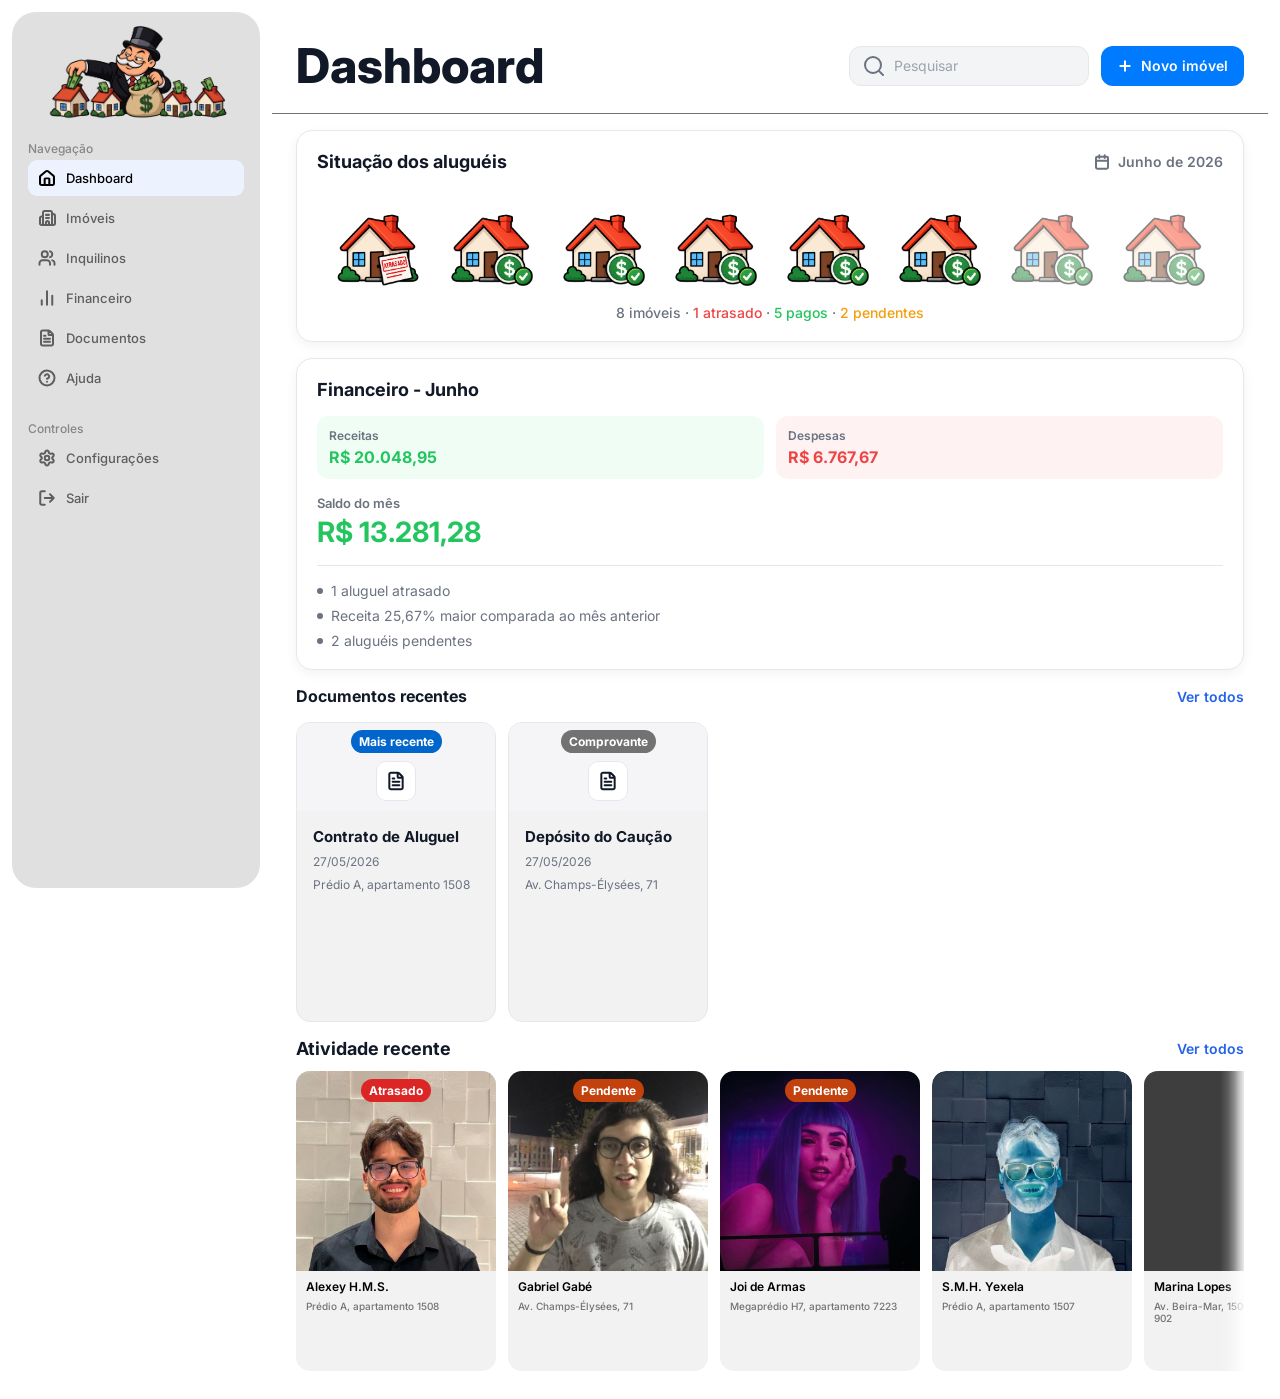
==== commit 240091a5: "Padroniza cards e etiquetas; listas deslizam pelas bordas Listas horizontais - Sem barra de rolagem;" ====
--- a/index.html
+++ b/index.html
@@ -149,8 +149,8 @@
           <div class="docs">
             <article class="doc">
               <div class="doc__preview">
+                <span class="chip chip--recent">Mais recente</span>
                 <span class="doc__file"><img src="assets/icons/file-text.svg" alt="" width="20" height="20"></span>
-                <span class="badge badge--orange">Mais recente</span>
               </div>
               <div class="doc__info">
                 <h3><a class="stretched-link" href="assets/docs/contrato_alexey.pdf" target="_blank" rel="noopener">Contrato de Aluguel</a></h3>
@@ -160,8 +160,8 @@
             </article>
             <article class="doc">
               <div class="doc__preview">
+                <span class="chip chip--type">Comprovante</span>
                 <span class="doc__file"><img src="assets/icons/file-text.svg" alt="" width="20" height="20"></span>
-                <span class="badge badge--green">Comprovante</span>
               </div>
               <div class="doc__info">
                 <h3><a class="stretched-link" href="assets/docs/comprovante_caucao.pdf" target="_blank" rel="noopener">Depósito do Caução</a></h3>
@@ -179,58 +179,46 @@
             <a class="link" href="inquilinos.html">Ver todos</a>
           </div>
           <div class="tenants">
-            <article class="tenant">
-              <div class="tenant__photo">
+            <article class="tenant-mini">
+              <div class="tenant-mini__photo">
                 <img class="tenant__img" src="assets/img/inquilino-1.png" alt="">
-                <span class="pill pill--red">Atrasado</span>
-              </div>
-              <div class="tenant__data">
-                <h3>Alexey H.M.S.</h3>
-                <p>Prédio A, apartamento 1508</p>
-              </div>
-            </article>
-            <article class="tenant">
-              <div class="tenant__photo">
+                <span class="chip chip--late">Atrasado</span>
+              </div>
+              <h3>Alexey H.M.S.</h3>
+              <p>Prédio A, apartamento 1508</p>
+            </article>
+            <article class="tenant-mini">
+              <div class="tenant-mini__photo">
                 <img class="tenant__img" src="assets/img/inquilino-2.png" alt="">
-                <span class="pill pill--orange">Pendente</span>
-              </div>
-              <div class="tenant__data">
-                <h3>Gabriel Gabé</h3>
-                <p>Av. Champs-Élysées, 71</p>
-              </div>
-            </article>
-            <article class="tenant">
-              <div class="tenant__photo">
+                <span class="chip chip--pending">Pendente</span>
+              </div>
+              <h3>Gabriel Gabé</h3>
+              <p>Av. Champs-Élysées, 71</p>
+            </article>
+            <article class="tenant-mini">
+              <div class="tenant-mini__photo">
                 <img class="tenant__img tenant__img--crop" src="assets/img/inquilino-3.png" alt="">
-                <span class="pill pill--orange">Pendente</span>
-              </div>
-              <div class="tenant__data">
-                <h3>Joi de Armas</h3>
-                <p>Megaprédio H7, apartamento 7223</p>
-              </div>
-            </article>
-            <article class="tenant">
-              <div class="tenant__photo">
+                <span class="chip chip--pending">Pendente</span>
+              </div>
+              <h3>Joi de Armas</h3>
+              <p>Megaprédio H7, apartamento 7223</p>
+            </article>
+            <article class="tenant-mini">
+              <div class="tenant-mini__photo">
                 <img class="tenant__img tenant__img--difference" src="assets/img/inquilino-1.png" alt="">
               </div>
-              <div class="tenant__data">
-                <h3>S.M.H. Yexela</h3>
-                <p>Prédio A, apartamento 1507</p>
-              </div>
-            </article>
-            <article class="tenant">
-              <div class="tenant__photo tenant__photo--empty"></div>
-              <div class="tenant__data">
-                <h3>Marina Lopes</h3>
-                <p>Av. Beira-Mar, 1500, apartamento 902</p>
-              </div>
-            </article>
-            <article class="tenant">
-              <div class="tenant__photo tenant__photo--empty"></div>
-              <div class="tenant__data">
-                <h3>Rafael Nunes</h3>
-                <p>Rua Padre Ibiapina, 310</p>
-              </div>
+              <h3>S.M.H. Yexela</h3>
+              <p>Prédio A, apartamento 1507</p>
+            </article>
+            <article class="tenant-mini">
+              <div class="tenant-mini__photo tenant-mini__photo--empty"></div>
+              <h3>Marina Lopes</h3>
+              <p>Av. Beira-Mar, 1500, apartamento 902</p>
+            </article>
+            <article class="tenant-mini">
+              <div class="tenant-mini__photo tenant-mini__photo--empty"></div>
+              <h3>Rafael Nunes</h3>
+              <p>Rua Padre Ibiapina, 310</p>
             </article>
           </div>
         </section>
@@ -280,5 +268,6 @@
   <script src="assets/js/demo.js"></script>
   <script src="assets/js/dashboard.js"></script>
   <script src="assets/js/nav.js"></script>
+  <script src="assets/js/edge-scroll.js"></script>
 </body>
 </html>
--- a/styles.css
+++ b/styles.css
@@ -524,7 +524,7 @@
   display: flex;
   gap: 12px;
   overflow-x: auto;
-  scrollbar-width: thin;
+  scrollbar-width: none;
   /* espaço para a sombra dos cards não ser cortada pela rolagem */
   margin: -4px -8px -16px;
   padding: 4px 8px 16px;
@@ -532,7 +532,6 @@
 
 /* O link do título cobre o card inteiro: clicar em qualquer parte abre o PDF */
 .doc,
-.doc-mini,
 .doc-row { position: relative; }
 
 .stretched-link::after {
@@ -546,29 +545,59 @@
 .stretched-link:focus-visible { outline: none; }
 .stretched-link:focus-visible::after { outline: 2px solid var(--primary); outline-offset: -2px; }
 
+/*
+ * Cards das listas horizontais (inquilinos, contas mensais e documentos): todos com 200×300,
+ * cantos de 14px e sem encolher dentro da lista. O visual de cada tipo fica nas regras próprias.
+ */
+.tenant-mini,
+.bill,
 .doc {
   flex: 0 0 200px;
   width: 200px;
-  display: flex;
-  flex-direction: column;
   height: 300px;
+  border-radius: 14px;
+  overflow: hidden;
+}
+
+/*
+ * Etiqueta de situação ou tipo — mesmo formato e mesmas cores em qualquer card.
+ * Tons escolhidos para o texto branco ter contraste de pelo menos 4,5:1.
+ */
+.chip {
+  display: inline-flex;
+  align-items: center;
+  padding: 4px 8px;
+  border-radius: 999px;
+  color: #fff;
+  font-size: 12px;
+  font-weight: 700;
+  line-height: normal;
+  white-space: nowrap;
+}
+
+.chip--late { background: #dc2626; }    /* Atrasado */
+.chip--pending { background: #c2410c; } /* Pendente */
+.chip--paid { background: #15803d; }    /* Pago */
+.chip--recent { background: #0066cc; }  /* Mais recente */
+.chip--type { background: #727272; }    /* tipo de documento: Comprovante, Laudo */
+
+/* Card de documento (Dashboard e Documentos): etiqueta e ícone na prévia; informações em cinza, sem sombra */
+.doc {
+  display: flex;
+  flex-direction: column;
   border: 1px solid var(--border);
-  border-radius: 14px;
-  background: var(--surface);
-  box-shadow: var(--shadow-card);
-  overflow: hidden;
-}
-
+  background: #f2f2f2;
+}
+
+/* etiqueta no topo, a 8px da borda (como nos outros cards), com o ícone logo abaixo */
 .doc__preview {
   display: flex;
   flex-direction: column;
   align-items: center;
-  justify-content: center;
   gap: 8px;
   height: 88px;
   flex-shrink: 0;
-  padding: 16px;
-  border-radius: 13px 13px 0 0;
+  padding: 7px 16px 8px; /* 7px + 1px de borda do card = etiqueta a 8px do topo */
   background: var(--surface-preview);
 }
 
@@ -583,18 +612,6 @@
   background: var(--surface);
 }
 
-.badge {
-  padding: 4px 8px;
-  border-radius: 999px;
-  color: #fff;
-  font-size: 11px;
-  font-weight: 700;
-  white-space: nowrap;
-}
-
-.badge--orange { background: #ff8d28; }
-.badge--green { background: #34c759; }
-
 .doc__info {
   display: flex;
   flex-direction: column;
@@ -613,38 +630,21 @@
   font-size: 12px;
 }
 
+.doc__info .doc__path {
+  overflow: hidden;
+  text-overflow: ellipsis;
+  white-space: nowrap;
+}
+
 /* Atividade recente */
 .tenants {
   display: flex;
   gap: 12px;
   overflow-x: auto;
-  scrollbar-width: thin;
-}
-
-.tenant {
-  flex: 0 0 200px;
-  width: 200px;
-  display: flex;
-  flex-direction: column;
-  height: 300px;
-  border: 1px solid var(--border);
-  border-radius: 14px;
-  background: var(--surface);
-  overflow: hidden;
-}
-
-.tenant__photo {
-  position: relative;
-  display: flex;
-  justify-content: center;
-  height: 200px;
-  flex-shrink: 0;
-  padding: 8px 8px 0;
-  overflow: hidden;
-}
-
-.tenant__photo--empty { background: rgba(0, 0, 0, 0.74); }
-
+  scrollbar-width: none;
+}
+
+/* Foto dos cards de inquilino (Dashboard e Imóveis) */
 .tenant__img {
   position: absolute;
   inset: 0;
@@ -663,47 +663,6 @@
 }
 
 .tenant__img--difference { mix-blend-mode: difference; }
-
-.pill {
-  position: relative;
-  align-self: flex-start;
-  padding: 4px 8px;
-  border-radius: 18px;
-  color: #fff;
-  font-size: 12px;
-  font-weight: 700;
-  white-space: nowrap;
-}
-
-.pill--red { background: rgba(255, 56, 60, 0.75); }
-.pill--orange { background: rgba(255, 141, 40, 0.75); }
-
-.tenant__data {
-  flex: 1;
-  display: flex;
-  flex-direction: column;
-  gap: 4px;
-  padding: 12px;
-}
-
-.tenant__data h3,
-.tenant__data p {
-  flex: 1 0 0;
-  display: flex;
-  align-items: center;
-}
-
-.tenant__data h3 {
-  color: var(--text-strong);
-  font-size: 14px;
-  font-weight: 600;
-}
-
-.tenant__data p {
-  color: var(--text-caption);
-  font-size: 12px;
-  font-weight: 500;
-}
 
 /* ============ Página Imóveis ============ */
 .nav__item.is-active--neutral {
@@ -817,18 +776,14 @@
   gap: 12px;
   min-width: 200px;
   overflow-x: auto;
-  scrollbar-width: thin;
-}
-
+  scrollbar-width: none;
+}
+
+/* Card de inquilino (Imóveis e Dashboard) */
 .tenant-mini {
-  flex: 0 0 200px;
-  display: flex;
-  flex-direction: column;
-  width: 200px;
-  height: 300px;
-  border-radius: 14px;
+  display: flex;
+  flex-direction: column;
   background: #f2f2f2;
-  overflow: hidden;
 }
 
 .tenant-mini__photo {
@@ -841,6 +796,15 @@
   overflow: hidden;
 }
 
+/* inquilino sem foto */
+.tenant-mini__photo--empty { background: rgba(0, 0, 0, 0.74); }
+
+/* etiqueta no topo, a 8px da borda, por cima da foto */
+.tenant-mini__photo .chip {
+  position: relative;
+  align-self: flex-start;
+}
+
 .tenant-mini h3 {
   padding: 8px 10px 4px;
   color: #000;
@@ -884,19 +848,16 @@
   display: flex;
   gap: 12px;
   overflow-x: auto;
-  scrollbar-width: thin;
-}
-
+  scrollbar-width: none;
+}
+
+/* Card de contas do mês (Imóveis) — etiqueta no topo, a 8px da borda */
 .bill {
-  flex: 0 0 200px;
-  width: 200px;
   display: flex;
   flex-direction: column;
   justify-content: space-between;
-  height: 300px;
-  padding: 16px;
+  padding: 7px 16px 16px; /* 7px + 1px de borda = etiqueta a 8px do topo */
   border: 1px solid var(--border);
-  border-radius: 14px;
   background: var(--surface);
 }
 
@@ -905,6 +866,8 @@
   flex-direction: column;
   gap: 12px;
 }
+
+.bill__top > .chip { align-self: center; }
 
 .bill__header {
   display: flex;
@@ -970,24 +933,6 @@
   flex-direction: column;
   align-items: center;
   gap: 8px;
-}
-
-.status-badge {
-  padding: 4px 8px;
-  border-radius: 999px;
-  font-size: 12px;
-  font-weight: 700;
-  white-space: nowrap;
-}
-
-.status-badge--late {
-  background: #fef2f2;
-  color: #dc2626;
-}
-
-.status-badge--paid {
-  background: #f0fdf4;
-  color: #16a34a;
 }
 
 .bill__link {
@@ -1073,20 +1018,6 @@
 }
 
 .tenant-card__info .tenant-card__phone { color: var(--text-subtle); }
-
-.tag {
-  display: inline-block;
-  padding: 4px 8px;
-  border-radius: 18px;
-  color: #fff;
-  font-size: 11px;
-  font-weight: 700;
-  white-space: nowrap;
-}
-
-.tag--late { background: rgba(255, 56, 60, 0.75); }
-.tag--pending { background: rgba(255, 141, 40, 0.75); }
-.tag--paid { background: rgba(52, 199, 89, 0.75); }
 
 .tenant-card__row {
   display: flex;
@@ -1283,20 +1214,26 @@
   background: var(--surface);
 }
 
+/*
+ * "Recentes" funciona como o Prédio A em Imóveis: card em destaque com no máximo 600px
+ * (encolhe se faltar espaço, nunca estica) e os cards menores numa lista ao lado, que ocupa
+ * o espaço restante e rola na horizontal. Em áreas estreitas a lista vai para baixo do card.
+ */
 .docs-recent__row {
   display: flex;
-  flex-wrap: wrap;
   align-items: center;
   gap: 12px;
   padding: 10px 0;
 }
 
+/* Mesmo tamanho do card do Prédio A: até 600px de largura e 300px de altura fixos */
 .doc-featured {
-  display: flex;
-  align-items: flex-start;
+  container: featured / inline-size;
+  display: flex;
+  flex: 0 1 600px;
+  min-width: 0;
+  align-items: stretch;
   gap: 10px;
-  width: 600px;
-  max-width: 100%;
   height: 300px;
   padding: 10px;
   border-radius: 18px;
@@ -1304,10 +1241,15 @@
   overflow: hidden;
 }
 
-/* Imagem do PDF posicionada como no Figma: 122×150 dentro de um quadro de 280×280 */
+/*
+ * Quadro da prévia: 280×280 como no Figma. Quando o card encolhe, é a prévia que diminui
+ * (o texto mantém o espaço que precisa). A imagem do PDF (122×150) fica centralizada — na
+ * largura cheia, na mesma posição do Figma — e só diminui (sem distorcer) quando não cabe.
+ */
 .doc-featured__preview {
   position: relative;
-  flex-shrink: 0;
+  flex: 0 1 280px;
+  min-width: 0;
   width: 280px;
   height: 280px;
   border-radius: 8px;
@@ -1315,19 +1257,20 @@
 
 .doc-featured__preview img {
   position: absolute;
-  left: 28.16%;
-  top: 23.14%;
-  width: 43.57%;
-  height: 53.51%;
+  left: 50%;
+  top: 50%;
+  width: min(122px, calc(100% - 16px));
+  height: auto;
+  aspect-ratio: 122 / 150;
+  transform: translate(-50%, -50%);
 }
 
 .doc-featured__details {
   flex: 1 1 0;
-  min-width: 0;
+  min-width: 260px; /* o texto precisa de ~250px para caber nos 300px de altura sem esconder nada */
   display: flex;
   flex-direction: column;
   gap: 10px;
-  height: 100%;
 }
 
 .doc-featured__title {
@@ -1364,42 +1307,12 @@
 .chip-button:hover { background: #5e5e5e; }
 
 .docs-recent__cards {
-  display: flex;
-  gap: 12px;
-}
-
-.doc-mini {
-  flex: 0 0 200px;
-  display: flex;
-  flex-direction: column;
-  width: 200px;
-  height: 300px;
-  border-radius: 14px;
-  background: #f2f2f2;
-  overflow: hidden;
-}
-
-.doc-mini__thumb {
-  flex-shrink: 0;
-  height: 200px;
-  background: rgba(0, 0, 0, 0.74);
-}
-
-.doc-mini h3 {
-  padding: 8px 10px 4px;
-  color: #000;
-  font-size: 12px;
-  font-weight: 600;
-}
-
-.doc-mini p {
-  padding: 2px 12px 4px 10px;
-  color: var(--text-caption);
-  font-size: 10px;
-  font-weight: 500;
-  white-space: nowrap;
-  overflow: hidden;
-  text-overflow: ellipsis;
+  flex: 1 1 0;
+  display: flex;
+  gap: 12px;
+  min-width: 200px;
+  overflow-x: auto;
+  scrollbar-width: none;
 }
 
 /* Todos os documentos */
@@ -2218,6 +2131,44 @@
   line-height: 1.45;
 }
 
+/* ============ Listas horizontais ============ */
+/*
+ * Sem barra de rolagem (scrollbar-width: none nas próprias regras + o equivalente do WebKit).
+ * No mouse, a lista desliza ao parar perto de uma borda (edge-scroll.js); no toque,
+ * trackpad ou Shift + roda do mouse ela continua rolando normalmente.
+ * A borda do lado que ainda tem conteúdo fica esmaecida, indicando que há mais itens.
+ */
+.bills::-webkit-scrollbar,
+.tenants::-webkit-scrollbar,
+.docs::-webkit-scrollbar,
+.property__tenants::-webkit-scrollbar,
+.docs-recent__cards::-webkit-scrollbar { display: none; }
+
+/*
+ * Esmaecimento de 24px em curva suave. Na borda o conteúdo fica com 10% de opacidade em vez de
+ * sumir por completo, para não formar uma faixa branca sólida.
+ */
+.edge-scroll--left,
+.edge-scroll--right {
+  --fade-in: rgba(0, 0, 0, 0.1) 0, rgba(0, 0, 0, 0.32) 5px, rgba(0, 0, 0, 0.6) 10px, rgba(0, 0, 0, 0.84) 16px, #000 24px;
+  --fade-out: #000 calc(100% - 24px), rgba(0, 0, 0, 0.84) calc(100% - 16px), rgba(0, 0, 0, 0.6) calc(100% - 10px), rgba(0, 0, 0, 0.32) calc(100% - 5px), rgba(0, 0, 0, 0.1) 100%;
+}
+
+.edge-scroll--left {
+  -webkit-mask-image: linear-gradient(to right, var(--fade-in));
+  mask-image: linear-gradient(to right, var(--fade-in));
+}
+
+.edge-scroll--right {
+  -webkit-mask-image: linear-gradient(to right, #000 0, var(--fade-out));
+  mask-image: linear-gradient(to right, #000 0, var(--fade-out));
+}
+
+.edge-scroll--left.edge-scroll--right {
+  -webkit-mask-image: linear-gradient(to right, var(--fade-in), var(--fade-out));
+  mask-image: linear-gradient(to right, var(--fade-in), var(--fade-out));
+}
+
 /* ============ Responsivo ============ */
 /*
  * Dois níveis:
@@ -2233,19 +2184,38 @@
   .tenant-grid { grid-template-columns: repeat(2, minmax(0, 1fr)); }
 }
 
-/* Financeiro: os 3 resumos não cabem lado a lado; Documentos: destaque (600px) empilha */
+/* Financeiro: os 3 resumos não cabem lado a lado */
 @container main (max-width: 660px) {
   .finance-summary { flex-direction: column; gap: 12px; }
+}
+
+/*
+ * Documentos, "Recentes", lado a lado: se sobrar pouco para a prévia (card com até 360px),
+ * ela some e o texto usa o card inteiro — uma prévia com poucos pixels não mostraria nada.
+ */
+@container main (width > 560px) {
+  @container featured (max-width: 360px) {
+    .doc-featured__preview { display: none; }
+  }
+}
+
+/*
+ * Documentos, "Recentes" (mesmo ponto de troca do Prédio A): o destaque ocupa a largura toda
+ * e a lista vai para baixo, rolando na horizontal.
+ */
+@container main (max-width: 560px) {
+  .docs-recent__row { flex-wrap: wrap; }
 
   .doc-featured {
+    flex: 1 1 0;
     flex-direction: column;
     align-items: stretch;
     height: auto;
   }
 
-  .doc-featured__preview { width: 100%; height: 200px; }
-  .doc-featured__preview img { left: 50%; top: 25px; width: 122px; height: 150px; margin-left: -61px; }
-  .docs-recent__cards { width: 100%; overflow-x: auto; scrollbar-width: thin; }
+  .doc-featured__preview { flex: none; min-width: 0; width: 100%; height: 200px; }
+  .doc-featured__details { min-width: 0; }
+  .docs-recent__cards { flex: 0 0 100%; width: 100%; min-width: 0; }
 }
 
 /* Grade de Inquilinos em 1 coluna */
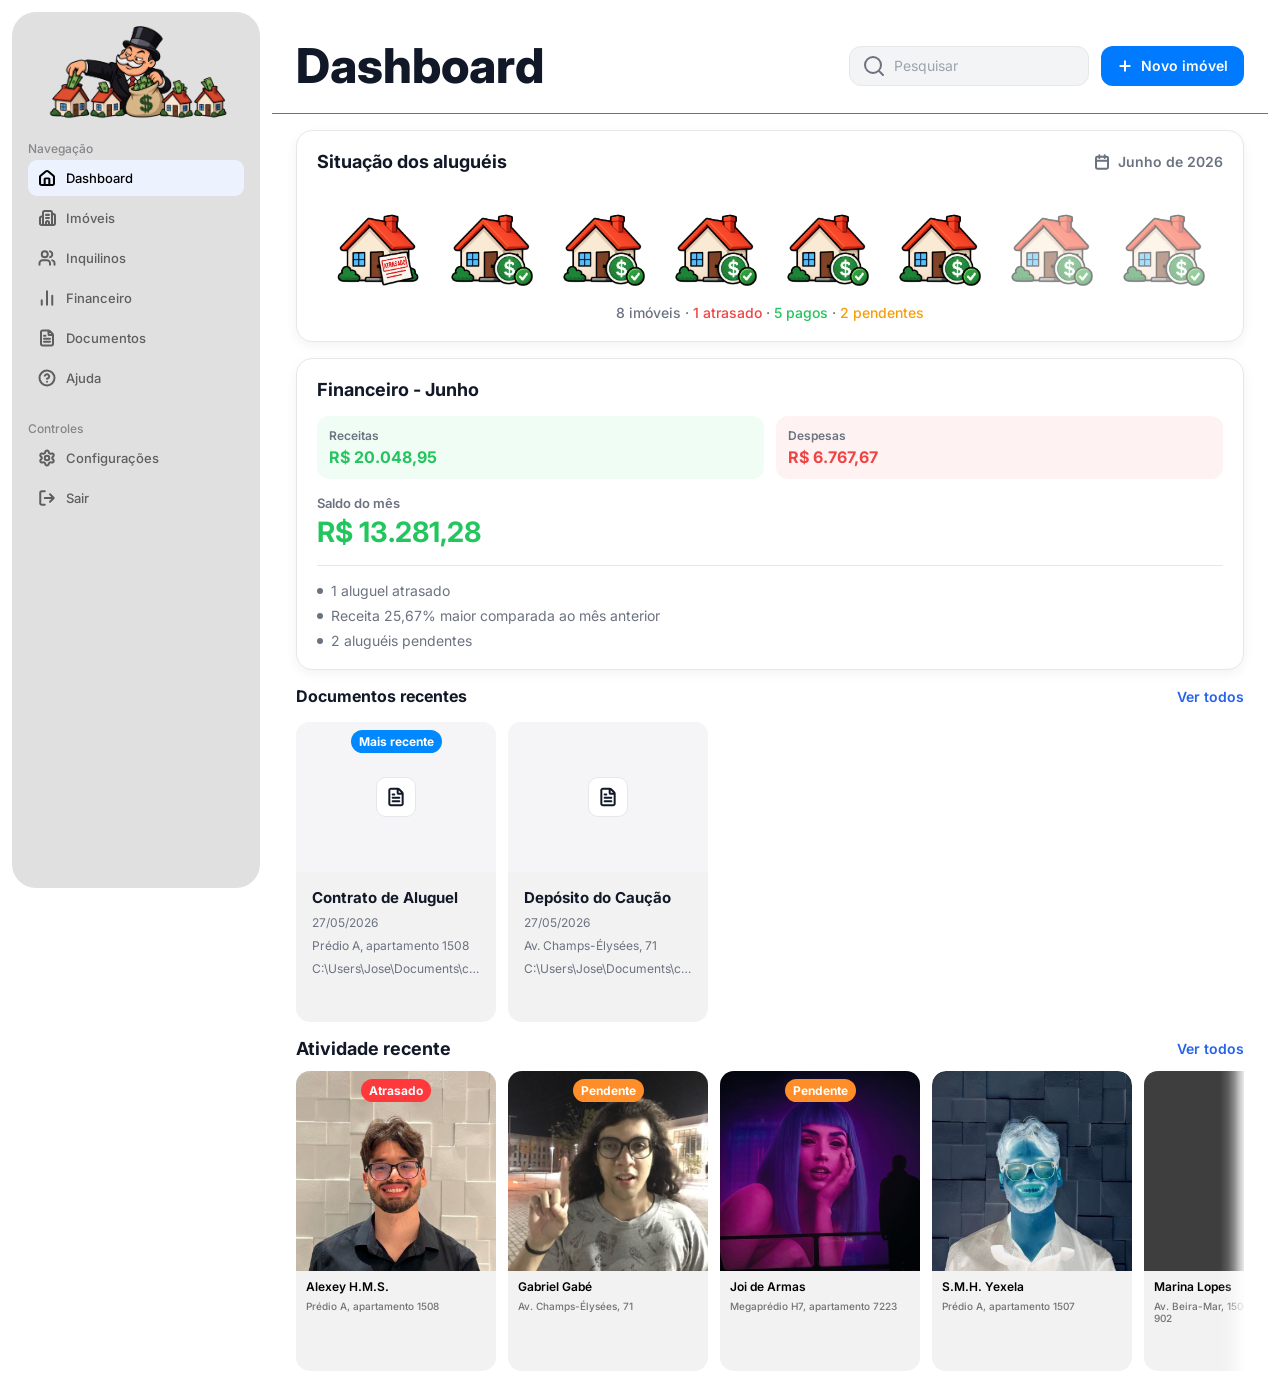
==== commit f1b37d7b: "Cores da Apple nas etiquetas e cards sem borda Etiquetas - Cores de sistema da Apple (HIG, Default l" ====
--- a/index.html
+++ b/index.html
@@ -156,17 +156,18 @@
                 <h3><a class="stretched-link" href="assets/docs/contrato_alexey.pdf" target="_blank" rel="noopener">Contrato de Aluguel</a></h3>
                 <p>27/05/2026</p>
                 <p>Prédio A, apartamento 1508</p>
+                <p class="doc__path" title="C:\Users\Jose\Documents\contrato_alexey.pdf">C:\Users\Jose\Documents\contrato_alexey.pdf</p>
               </div>
             </article>
             <article class="doc">
               <div class="doc__preview">
-                <span class="chip chip--type">Comprovante</span>
                 <span class="doc__file"><img src="assets/icons/file-text.svg" alt="" width="20" height="20"></span>
               </div>
               <div class="doc__info">
                 <h3><a class="stretched-link" href="assets/docs/comprovante_caucao.pdf" target="_blank" rel="noopener">Depósito do Caução</a></h3>
                 <p>27/05/2026</p>
                 <p>Av. Champs-Élysées, 71</p>
+                <p class="doc__path" title="C:\Users\Jose\Documents\comprovante_caucao.pdf">C:\Users\Jose\Documents\comprovante_caucao.pdf</p>
               </div>
             </article>
           </div>
--- a/styles.css
+++ b/styles.css
@@ -561,7 +561,7 @@
 
 /*
  * Etiqueta de situação ou tipo — mesmo formato e mesmas cores em qualquer card.
- * Tons escolhidos para o texto branco ter contraste de pelo menos 4,5:1.
+ * Cores de sistema da Apple (Human Interface Guidelines, Default light).
  */
 .chip {
   display: inline-flex;
@@ -575,30 +575,38 @@
   white-space: nowrap;
 }
 
-.chip--late { background: #dc2626; }    /* Atrasado */
-.chip--pending { background: #c2410c; } /* Pendente */
-.chip--paid { background: #15803d; }    /* Pago */
-.chip--recent { background: #0066cc; }  /* Mais recente */
-.chip--type { background: #727272; }    /* tipo de documento: Comprovante, Laudo */
-
-/* Card de documento (Dashboard e Documentos): etiqueta e ícone na prévia; informações em cinza, sem sombra */
+.chip--late { background: #ff383c; }    /* Atrasado — systemRed */
+.chip--pending { background: #ff8d28; } /* Pendente — systemOrange */
+.chip--paid { background: #34c759; }    /* Pago — systemGreen */
+.chip--recent { background: #0088ff; }  /* Mais recente — systemBlue */
+
+/*
+ * Card de documento (Dashboard e Documentos), sem borda nem sombra:
+ * prévia e informações dividem a altura meio a meio (150px cada); informações em cinza.
+ */
 .doc {
   display: flex;
   flex-direction: column;
-  border: 1px solid var(--border);
   background: #f2f2f2;
 }
 
-/* etiqueta no topo, a 8px da borda (como nos outros cards), com o ícone logo abaixo */
+/* etiqueta (se houver) no topo, a 8px da borda; ícone sempre no centro da prévia, com ou sem etiqueta */
 .doc__preview {
-  display: flex;
-  flex-direction: column;
-  align-items: center;
-  gap: 8px;
-  height: 88px;
+  position: relative;
+  display: flex;
+  flex-direction: column;
+  align-items: center;
+  height: 150px;
   flex-shrink: 0;
-  padding: 7px 16px 8px; /* 7px + 1px de borda do card = etiqueta a 8px do topo */
+  padding: 8px 16px;
   background: var(--surface-preview);
+}
+
+.doc__preview .doc__file {
+  position: absolute;
+  top: 50%;
+  left: 50%;
+  transform: translate(-50%, -50%);
 }
 
 .doc__file {
@@ -613,6 +621,8 @@
 }
 
 .doc__info {
+  flex: 1;
+  min-height: 0;
   display: flex;
   flex-direction: column;
   gap: 8px;
@@ -851,14 +861,13 @@
   scrollbar-width: none;
 }
 
-/* Card de contas do mês (Imóveis) — etiqueta no topo, a 8px da borda */
+/* Card de contas do mês (Imóveis) — sem borda, fundo cinza como os outros cards; etiqueta a 8px do topo */
 .bill {
   display: flex;
   flex-direction: column;
   justify-content: space-between;
-  padding: 7px 16px 16px; /* 7px + 1px de borda = etiqueta a 8px do topo */
-  border: 1px solid var(--border);
-  background: var(--surface);
+  padding: 8px 16px 16px;
+  background: #f2f2f2;
 }
 
 .bill__top {
@@ -935,7 +944,9 @@
   gap: 8px;
 }
 
-.bill__link {
+/* "Ver detalhes" das contas e "Abrir em nova guia" do documento em destaque: mesmo estilo de link */
+.bill__link,
+.card-link {
   padding: 0;
   border: 0;
   background: none;
@@ -943,10 +954,18 @@
   font: inherit;
   font-size: 13px;
   font-weight: 600;
+  white-space: nowrap;
   cursor: pointer;
 }
 
-.bill__link:hover { text-decoration: underline; }
+.bill__link:hover,
+.card-link:hover { text-decoration: underline; }
+
+.card-link:focus-visible {
+  outline: 2px solid var(--primary);
+  outline-offset: 2px;
+  border-radius: 4px;
+}
 
 /* ============ Página Inquilinos ============ */
 .main--spaced { gap: 16px; }
@@ -1292,19 +1311,6 @@
   justify-content: center;
   padding-bottom: 8px;
 }
-
-.chip-button {
-  padding: 4px 8px;
-  border-radius: 18px;
-  background: var(--text-caption);
-  color: #fff;
-  font-size: 14px;
-  font-weight: 700;
-  white-space: nowrap;
-  transition: background-color 0.15s ease;
-}
-
-.chip-button:hover { background: #5e5e5e; }
 
 .docs-recent__cards {
   flex: 1 1 0;
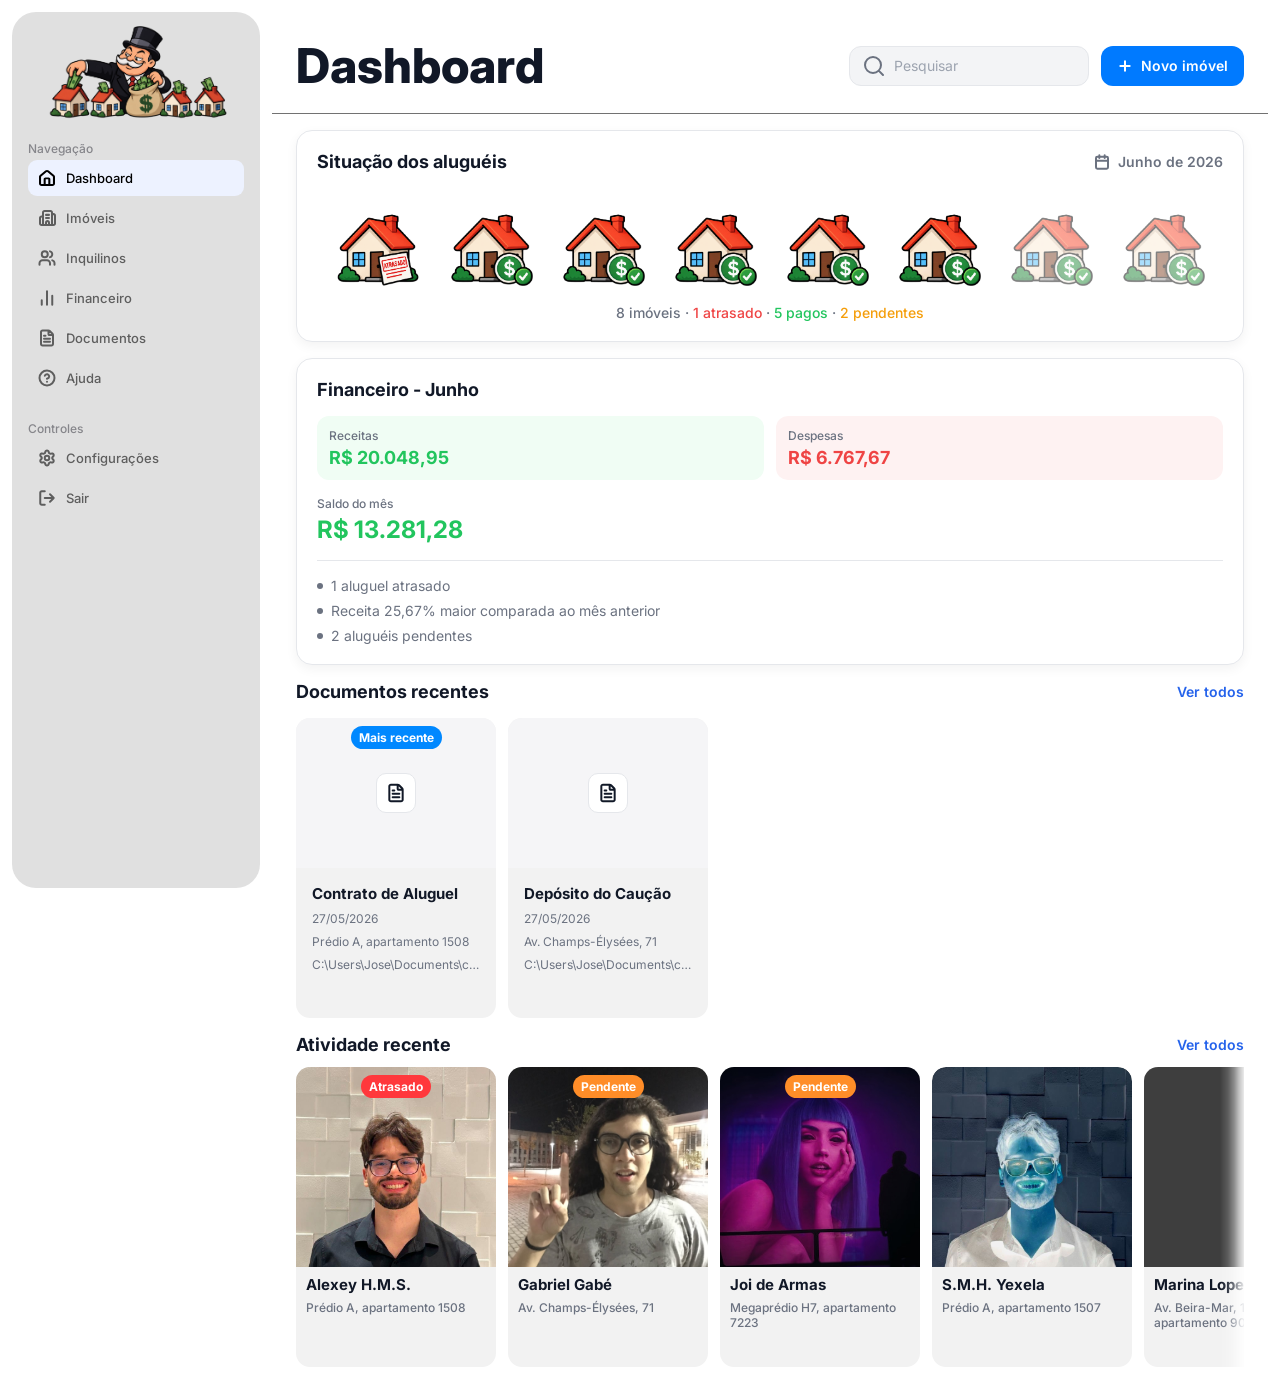
==== commit 2c32a1ba: "Padroniza tamanhos de fonte em cards e subseções Escala única (48/32/24/18/15/14/13/12px): cards de " ====
--- a/index.html
+++ b/index.html
@@ -143,7 +143,7 @@
         <!-- Documentos recentes -->
         <section class="block">
           <div class="block__header">
-            <h2 class="block__title block__title--sm">Documentos recentes</h2>
+            <h2 class="block__title">Documentos recentes</h2>
             <a class="link" href="documentos.html">Ver todos</a>
           </div>
           <div class="docs">
--- a/styles.css
+++ b/styles.css
@@ -280,11 +280,6 @@
   line-height: normal;
   text-overflow: ellipsis;
   white-space: nowrap;
-}
-
-.page-title p {
-  color: var(--text-muted);
-  font-size: 16px;
 }
 
 .page-title__actions {
@@ -435,11 +430,11 @@
 .finance__label {
   color: var(--text-muted);
   font-size: 12px;
-  font-weight: 600;
+  font-weight: 500;
 }
 
 .finance__value {
-  font-size: 16px;
+  font-size: 18px;
   font-weight: 700;
 }
 
@@ -451,12 +446,12 @@
 
 .balance__label {
   color: var(--text-muted);
-  font-size: 13px;
-  font-weight: 600;
+  font-size: 12px;
+  font-weight: 500;
 }
 
 .balance__value {
-  font-size: 28px;
+  font-size: 24px;
   font-weight: 700;
 }
 
@@ -502,7 +497,6 @@
   font-weight: 700;
 }
 
-.block__title--sm { font-size: 16px; }
 
 .link {
   color: var(--link);
@@ -740,6 +734,7 @@
 
 /* Desktop: até 600px (não estica); em janelas estreitas encolhe para a lista caber ao lado */
 .property__details {
+  container: details / inline-size;
   flex: 0 1 600px;
   min-width: 0;
   display: flex;
@@ -752,10 +747,10 @@
   overflow: hidden;
 }
 
-/* a foto encolhe (até 140px) antes do texto ficar estreito demais */
+/* a foto encolhe (e some com o card até 400px) para o texto manter os 230px de que precisa */
 .property__photo {
   flex: 0 1 280px;
-  min-width: 140px;
+  min-width: 0;
   width: 280px;
   height: 280px;
   border-radius: 8px;
@@ -766,7 +761,7 @@
   flex: 1 1 0;
   min-width: 0;
   margin: 0;
-  font-size: 10px;
+  font-size: 12px;
   font-weight: 500;
 }
 
@@ -778,7 +773,7 @@
 
 .property__info dt { color: var(--text-caption); }
 .property__info dd { color: #000; }
-.property__details .property__info { min-width: 120px; }
+.property__details .property__info { min-width: 230px; }
 
 .property__tenants {
   flex: 1 1 0;
@@ -817,15 +812,15 @@
 
 .tenant-mini h3 {
   padding: 8px 10px 4px;
-  color: #000;
-  font-size: 12px;
-  font-weight: 600;
+  color: var(--text-strong);
+  font-size: 15px;
+  font-weight: 700;
 }
 
 .tenant-mini p {
   padding: 2px 12px 4px 10px;
-  color: var(--text-caption);
-  font-size: 10px;
+  color: var(--text-muted);
+  font-size: 12px;
   font-weight: 500;
 }
 
@@ -846,11 +841,6 @@
   color: var(--text-strong);
   font-size: 18px;
   font-weight: 700;
-}
-
-.property__section-header p {
-  color: var(--text-muted);
-  font-size: 14px;
 }
 
 /* Cards de contas: no Figma a linha transborda; aqui ela rola na horizontal */
@@ -888,7 +878,7 @@
 .bill__header h4 {
   margin: 0;
   color: #000;
-  font-size: 16px;
+  font-size: 15px;
   font-weight: 700;
 }
 
@@ -933,7 +923,7 @@
 
 .bill__total strong {
   color: var(--text-strong);
-  font-size: 16px;
+  font-size: 15px;
   font-weight: 700;
 }
 
@@ -1014,7 +1004,7 @@
   border-radius: 50%;
   background: #d1d5db;
   color: var(--text-muted);
-  font-size: 14px;
+  font-size: 18px;
   font-weight: 700;
 }
 
@@ -1155,7 +1145,8 @@
 
 .stat__label {
   color: var(--text-muted);
-  font-size: 13px;
+  font-size: 12px;
+  font-weight: 500;
 }
 
 .stat__value {
@@ -1286,17 +1277,17 @@
 
 .doc-featured__details {
   flex: 1 1 0;
-  min-width: 260px; /* o texto precisa de ~250px para caber nos 300px de altura sem esconder nada */
-  display: flex;
-  flex-direction: column;
-  gap: 10px;
+  min-width: 290px; /* com o texto em 12px, abaixo disso o caminho quebra linha e não cabe nos 300px */
+  display: flex;
+  flex-direction: column;
+  gap: 4px;
 }
 
 .doc-featured__title {
   padding: 8px 10px 4px;
   color: #000;
-  font-size: 20px;
-  font-weight: 800;
+  font-size: 18px;
+  font-weight: 700;
 }
 
 .doc-featured__info {
@@ -1416,7 +1407,7 @@
   height: 24px;
   padding: 0 2px 0 24px;
   color: var(--text-caption);
-  font-size: 11px;
+  font-size: 12px;
   font-weight: 500;
 }
 
@@ -1456,7 +1447,7 @@
   margin: 0;
   padding: 17px 0 8px 4px;
   color: var(--text-caption);
-  font-size: 11px;
+  font-size: 12px;
   font-weight: 700;
 }
 
@@ -1508,7 +1499,7 @@
 .doc-list--grid .doc-row__path {
   flex: none;
   min-width: 0;
-  font-size: 10px;
+  font-size: 12px;
 }
 
 /* ============ Página Ajuda ============ */
@@ -1680,7 +1671,7 @@
   border-radius: 16px;
   background: transparent;
   color: var(--text-muted);
-  font-size: 22px;
+  font-size: 18px;
   line-height: 1;
   cursor: pointer;
 }
@@ -1741,7 +1732,7 @@
 
 .avatar--profile {
   background: var(--surface-muted);
-  font-size: 20px;
+  font-size: 18px;
 }
 
 .settings__fields {
@@ -2196,12 +2187,16 @@
 }
 
 /*
- * Documentos, "Recentes", lado a lado: se sobrar pouco para a prévia (card com até 360px),
- * ela some e o texto usa o card inteiro — uma prévia com poucos pixels não mostraria nada.
+ * Lado a lado (Documentos "Recentes" e Prédio A): se sobrar pouco para a prévia/foto (card com
+ * até 420px/400px), ela some e o texto usa o card inteiro — poucos pixels não mostrariam nada.
  */
 @container main (width > 560px) {
-  @container featured (max-width: 360px) {
+  @container featured (max-width: 420px) {
     .doc-featured__preview { display: none; }
+  }
+
+  @container details (max-width: 400px) {
+    .property__photo { display: none; }
   }
 }
 
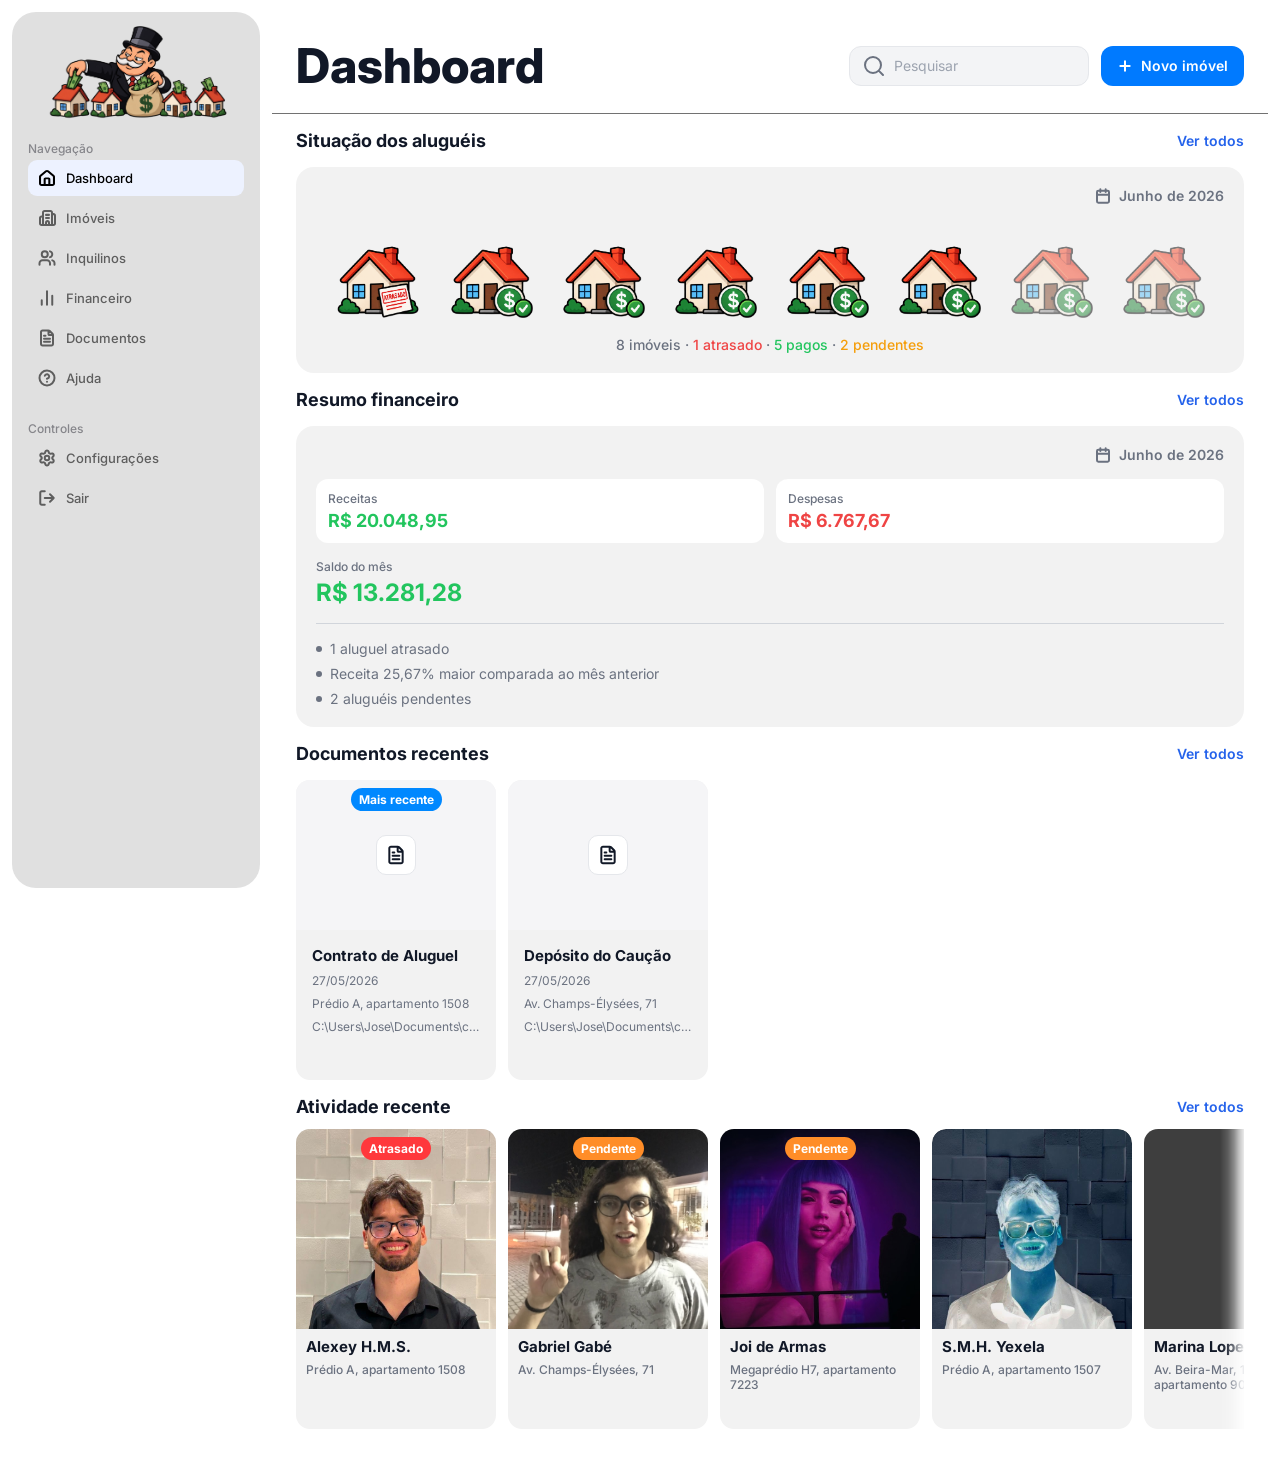
==== commit 0fab010c: "Dashboard: subseções para aluguéis e resumo financeiro Os títulos "Situação dos aluguéis" e "Resumo " ====
--- a/index.html
+++ b/index.html
@@ -92,52 +92,64 @@
 
       <div class="content">
         <!-- Situação dos aluguéis -->
-        <section class="card summary">
-          <div class="card__header">
-            <h2 class="card__title">Situação dos aluguéis</h2>
+        <section class="block">
+          <div class="block__header">
+            <h2 class="block__title">Situação dos aluguéis</h2>
+            <a class="link" href="imoveis.html">Ver todos</a>
+          </div>
+          <div class="card summary">
             <div class="month">
               <img src="assets/icons/calendar.svg" alt="" width="16" height="16">
               Junho de 2026
             </div>
-          </div>
-          <div class="houses">
-            <img src="assets/img/casinha-atrasada.png" alt="Imóvel com aluguel atrasado" width="100" height="100">
-            <img src="assets/img/casinha-ok.png" alt="Imóvel com aluguel pago" width="100" height="100">
-            <img src="assets/img/casinha-ok.png" alt="Imóvel com aluguel pago" width="100" height="100">
-            <img src="assets/img/casinha-ok.png" alt="Imóvel com aluguel pago" width="100" height="100">
-            <img src="assets/img/casinha-ok.png" alt="Imóvel com aluguel pago" width="100" height="100">
-            <img src="assets/img/casinha-ok.png" alt="Imóvel com aluguel pago" width="100" height="100">
-            <img class="is-pending" src="assets/img/casinha-ok.png" alt="Imóvel com aluguel pendente" width="100" height="100">
-            <img class="is-pending" src="assets/img/casinha-ok.png" alt="Imóvel com aluguel pendente" width="100" height="100">
-          </div>
-          <p class="status">
-            8 imóveis · <span class="text-red">1 atrasado</span> · <span class="text-green">5 pagos</span> · <span class="text-amber">2 pendentes</span>
-          </p>
+            <div class="houses">
+              <img src="assets/img/casinha-atrasada.png" alt="Imóvel com aluguel atrasado" width="100" height="100">
+              <img src="assets/img/casinha-ok.png" alt="Imóvel com aluguel pago" width="100" height="100">
+              <img src="assets/img/casinha-ok.png" alt="Imóvel com aluguel pago" width="100" height="100">
+              <img src="assets/img/casinha-ok.png" alt="Imóvel com aluguel pago" width="100" height="100">
+              <img src="assets/img/casinha-ok.png" alt="Imóvel com aluguel pago" width="100" height="100">
+              <img src="assets/img/casinha-ok.png" alt="Imóvel com aluguel pago" width="100" height="100">
+              <img class="is-pending" src="assets/img/casinha-ok.png" alt="Imóvel com aluguel pendente" width="100" height="100">
+              <img class="is-pending" src="assets/img/casinha-ok.png" alt="Imóvel com aluguel pendente" width="100" height="100">
+            </div>
+            <p class="status">
+              8 imóveis · <span class="text-red">1 atrasado</span> · <span class="text-green">5 pagos</span> · <span class="text-amber">2 pendentes</span>
+            </p>
+          </div>
         </section>
 
         <!-- Financeiro -->
-        <section class="card finance">
-          <h2 class="card__title">Financeiro - Junho</h2>
-          <div class="finance__boxes">
-            <div class="finance__box finance__box--in">
-              <span class="finance__label">Receitas</span>
-              <span class="finance__value text-green">R$ 20.048,95</span>
-            </div>
-            <div class="finance__box finance__box--out">
-              <span class="finance__label">Despesas</span>
-              <span class="finance__value text-red">R$ 6.767,67</span>
-            </div>
-          </div>
-          <div class="balance">
-            <span class="balance__label">Saldo do mês</span>
-            <span class="balance__value text-green">R$ 13.281,28</span>
-          </div>
-          <hr class="separator">
-          <ul class="highlights">
-            <li><img src="assets/icons/ellipse.svg" alt="" width="6" height="6">1 aluguel atrasado</li>
-            <li><img src="assets/icons/ellipse.svg" alt="" width="6" height="6">Receita 25,67% maior comparada ao mês anterior</li>
-            <li><img src="assets/icons/ellipse.svg" alt="" width="6" height="6">2 aluguéis pendentes</li>
-          </ul>
+        <section class="block">
+          <div class="block__header">
+            <h2 class="block__title">Resumo financeiro</h2>
+            <a class="link" href="financeiro.html">Ver todos</a>
+          </div>
+          <div class="card finance">
+            <div class="month">
+              <img src="assets/icons/calendar.svg" alt="" width="16" height="16">
+              Junho de 2026
+            </div>
+            <div class="finance__boxes">
+              <div class="finance__box finance__box--in">
+                <span class="finance__label">Receitas</span>
+                <span class="finance__value text-green">R$ 20.048,95</span>
+              </div>
+              <div class="finance__box finance__box--out">
+                <span class="finance__label">Despesas</span>
+                <span class="finance__value text-red">R$ 6.767,67</span>
+              </div>
+            </div>
+            <div class="balance">
+              <span class="balance__label">Saldo do mês</span>
+              <span class="balance__value text-green">R$ 13.281,28</span>
+            </div>
+            <hr class="separator">
+            <ul class="highlights">
+              <li><img src="assets/icons/ellipse.svg" alt="" width="6" height="6">1 aluguel atrasado</li>
+              <li><img src="assets/icons/ellipse.svg" alt="" width="6" height="6">Receita 25,67% maior comparada ao mês anterior</li>
+              <li><img src="assets/icons/ellipse.svg" alt="" width="6" height="6">2 aluguéis pendentes</li>
+            </ul>
+          </div>
         </section>
 
         <!-- Documentos recentes -->
--- a/styles.css
+++ b/styles.css
@@ -352,28 +352,17 @@
   flex-direction: column;
   gap: 16px;
   padding: 20px;
-  border: 1px solid var(--border);
-  border-radius: 16px;
-  background: var(--surface);
-  box-shadow: var(--shadow-card);
+  border-radius: 18px;
+  background: #f2f2f2;
   overflow: hidden;
 }
 
-.card__header {
-  display: flex;
-  align-items: center;
-  justify-content: space-between;
-  gap: 12px;
-}
-
-.card__title {
-  color: var(--text-strong);
-  font-size: 18px;
-  font-weight: 700;
-  white-space: nowrap;
-}
-
+/* no cinza do card, o separador precisa de um tom mais escuro para aparecer */
+.card .separator { background: #d1d5db; }
+
+/* indicador do mês no canto superior direito do card */
 .month {
+  align-self: flex-end;
   display: flex;
   align-items: center;
   gap: 8px;
@@ -424,8 +413,8 @@
   white-space: nowrap;
 }
 
-.finance__box--in { background: #f0fdf4; }
-.finance__box--out { background: #fef2f2; }
+.finance__box--in,
+.finance__box--out { background: var(--surface); }
 
 .finance__label {
   color: var(--text-muted);
@@ -983,10 +972,12 @@
   flex-direction: column;
   gap: 12px;
   padding: 16px;
-  border: 1px solid var(--border);
   border-radius: 14px;
-  background: var(--surface);
-}
+  background: #f2f2f2;
+}
+
+/* no card cinza, o círculo das iniciais fica branco (inverso dos cards brancos) */
+.tenant-card .avatar { background: #fff; }
 
 .tenant-card__header {
   display: flex;
@@ -2244,7 +2235,6 @@
   /* a busca divide a linha com "Novo imóvel": o painel usa a largura toda do header */
   .search-results { left: 0; width: auto; }
 
-  .card__header { flex-wrap: wrap; }
   .houses img { width: 72px; height: 72px; }
 
   /* Prédio A: card ocupa a largura toda e a lista de inquilinos vai para baixo (rolando na horizontal) */
@@ -2276,9 +2266,8 @@
   .btn-secondary { white-space: normal; height: auto; }
 }
 
-/* Títulos de card/seção podem quebrar linha quando não há espaço (ex.: "Situação dos aluguéis") */
+/* Títulos de seção podem quebrar linha quando não há espaço (ex.: "Situação dos aluguéis") */
 @container main (max-width: 400px) {
-  .card__title { white-space: normal; }
   .block__header { flex-wrap: wrap; white-space: normal; }
 }
 
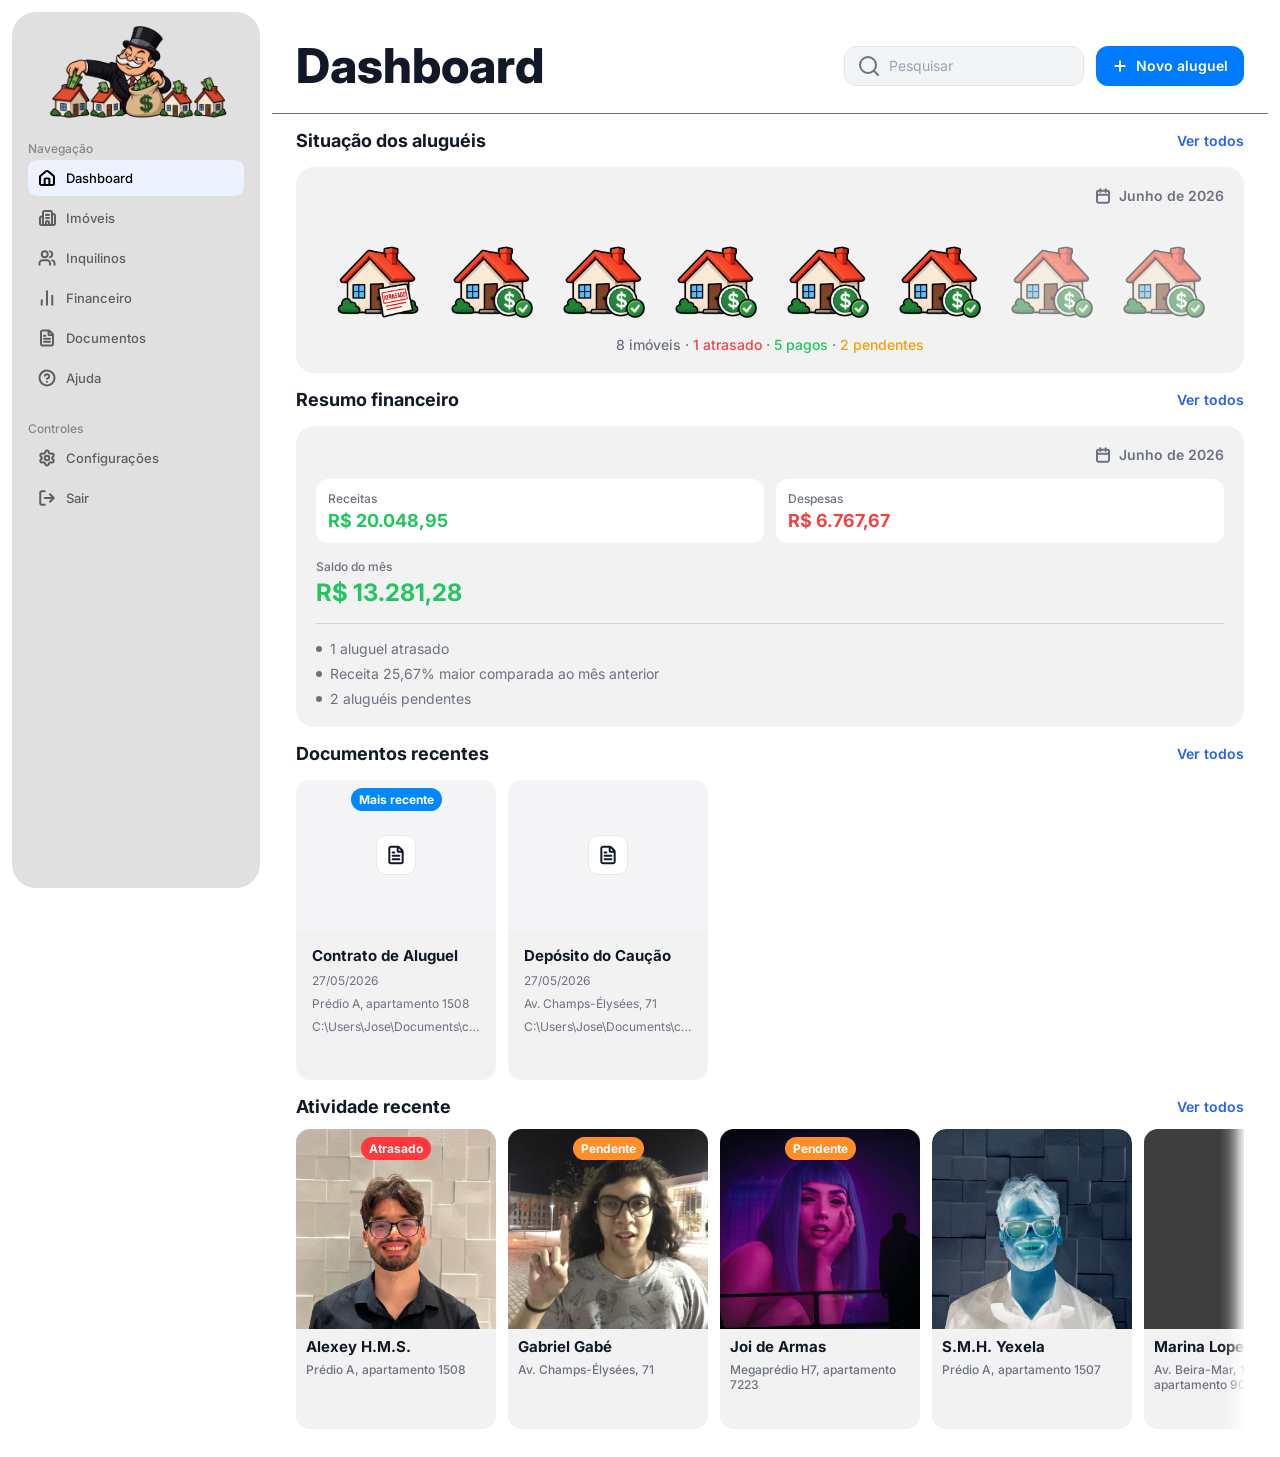
==== commit ef5a8b88: "Botões de cadastro em cada página: imóvel, inquilino e aluguel "Novo imóvel" sai da Dashboard e vai " ====
--- a/index.html
+++ b/index.html
@@ -83,9 +83,9 @@
             </label>
             <div class="search-results" id="busca-resultados" hidden></div>
           </form>
-          <button class="btn-primary" type="button" data-modal="modal-novo-imovel" aria-haspopup="dialog">
+          <button class="btn-primary" type="button" data-modal="modal-novo-aluguel" aria-haspopup="dialog">
             <img src="assets/icons/plus.svg" alt="" width="16" height="16">
-            Novo imóvel
+            Novo aluguel
           </button>
         </div>
       </header>
@@ -239,40 +239,60 @@
     </main>
   </div>
 
-  <!-- Novo imóvel (demonstração) -->
-  <dialog class="modal" id="modal-novo-imovel" aria-labelledby="modal-novo-imovel-title">
-    <form id="form-novo-imovel" data-demo-form>
+
+  <!-- Novo aluguel (demonstração) -->
+  <dialog class="modal" id="modal-novo-aluguel" aria-labelledby="modal-novo-aluguel-title">
+    <form id="form-novo-aluguel" data-demo-form>
       <div class="modal__header">
-        <h2 class="modal__title" id="modal-novo-imovel-title">Novo imóvel</h2>
+        <h2 class="modal__title" id="modal-novo-aluguel-title">Novo aluguel</h2>
         <button class="modal__close" type="button" data-close aria-label="Fechar">×</button>
       </div>
       <div class="modal__body">
-        <p>Informe o endereço e as condições do aluguel. Nesta demonstração o imóvel não fica salvo.</p>
-        <label class="field">
-          <span class="field__label">Endereço</span>
-          <input class="field__input" id="imovel-endereco" type="text" placeholder="Ex.: Rua das Flores, 45, apto 201" required minlength="5" autofocus autocomplete="street-address" data-message-length="Informe o endereço completo, com rua e número.">
-        </label>
-        <label class="field">
-          <span class="field__label">Tipo</span>
-          <select class="field__input" id="imovel-tipo" required>
+        <p>Registre um novo contrato de aluguel entre um imóvel e um inquilino. Nesta demonstração ele não fica salvo.</p>
+        <label class="field">
+          <span class="field__label">Imóvel</span>
+          <select class="field__input" id="aluguel-imovel" required autofocus data-message-required="Escolha o imóvel alugado.">
             <option value="">Selecione</option>
-            <option>Apartamento</option>
-            <option>Casa</option>
-            <option>Sala comercial</option>
+            <option>Prédio A, apartamento 1507</option>
+            <option>Prédio A, apartamento 1508</option>
+            <option>Av. Champs-Élysées, 71</option>
+            <option>Megaprédio H7, apartamento 7223</option>
+            <option>Rua das Flores, 12</option>
+            <option>Rua do Sol, 88</option>
+            <option>Av. Beira-Mar, 1500, apartamento 902</option>
+            <option>Rua Padre Ibiapina, 310</option>
           </select>
         </label>
         <label class="field">
+          <span class="field__label">Inquilino</span>
+          <select class="field__input" id="aluguel-inquilino" required data-message-required="Escolha o inquilino.">
+            <option value="">Selecione</option>
+            <option>Alexey H.M.S.</option>
+            <option>Ana Souza</option>
+            <option>Carlos Mendes</option>
+            <option>Gabriel Gabé</option>
+            <option>Joi de Armas</option>
+            <option>Marina Lopes</option>
+            <option>Rafael Nunes</option>
+            <option>S.M.H. Yexela</option>
+          </select>
+        </label>
+        <label class="field">
           <span class="field__label">Aluguel mensal (R$)</span>
-          <input class="field__input" id="imovel-aluguel" type="text" inputmode="decimal" placeholder="Ex.: 1.500,00" required data-money data-message-min="Informe um aluguel maior que zero.">
+          <input class="field__input" id="aluguel-valor" type="text" inputmode="decimal" placeholder="Ex.: 1.500,00" required data-money data-message-min="Informe um aluguel maior que zero.">
+        </label>
+        <label class="field">
+          <span class="field__label">Início do contrato</span>
+          <input class="field__input" id="aluguel-inicio" type="date" required data-message-required="Informe a data de início do contrato." data-message-bad="Informe uma data válida.">
         </label>
         <label class="field">
           <span class="field__label">Dia de vencimento</span>
-          <input class="field__input" id="imovel-dia" type="number" inputmode="numeric" min="1" max="28" step="1" placeholder="De 1 a 28" required data-message-min="Escolha um dia entre 1 e 28." data-message-max="Escolha um dia entre 1 e 28." data-message-step="Use um dia inteiro, entre 1 e 28." data-message-bad="Use um dia inteiro, entre 1 e 28.">
+          <input class="field__input" id="aluguel-dia" type="number" inputmode="numeric" min="1" max="28" step="1" placeholder="De 1 a 28" required data-message-min="Escolha um dia entre 1 e 28." data-message-max="Escolha um dia entre 1 e 28." data-message-step="Use um dia inteiro, entre 1 e 28." data-message-bad="Use um dia inteiro, entre 1 e 28.">
         </label>
       </div>
       <div class="modal__footer">
         <button class="btn-secondary" type="button" data-close>Cancelar</button>
-        <button class="btn-primary" type="submit">Cadastrar imóvel</button>
+        <button class="btn-primary" type="submit">Registrar aluguel</button>
       </div>
     </form>
   </dialog>
--- a/styles.css
+++ b/styles.css
@@ -2232,7 +2232,10 @@
   .page-title--sticky .page-title__actions { flex-wrap: nowrap; position: relative; }
   .page-title--sticky .search-form { flex: 1 1 0; min-width: 0; position: static; }
   .page-title--sticky .search { width: 100%; min-width: 0; }
-  /* a busca divide a linha com "Novo imóvel": o painel usa a largura toda do header */
+  /* sem busca (Imóveis, Inquilinos), o botão cabe ao lado do título */
+  .page-title--sticky:not(:has(.search-form)) { flex-direction: row; align-items: center; }
+  .page-title--sticky:not(:has(.search-form)) .page-title__actions { width: auto; }
+  /* a busca divide a linha com "Novo aluguel": o painel usa a largura toda do header */
   .search-results { left: 0; width: auto; }
 
   .houses img { width: 72px; height: 72px; }
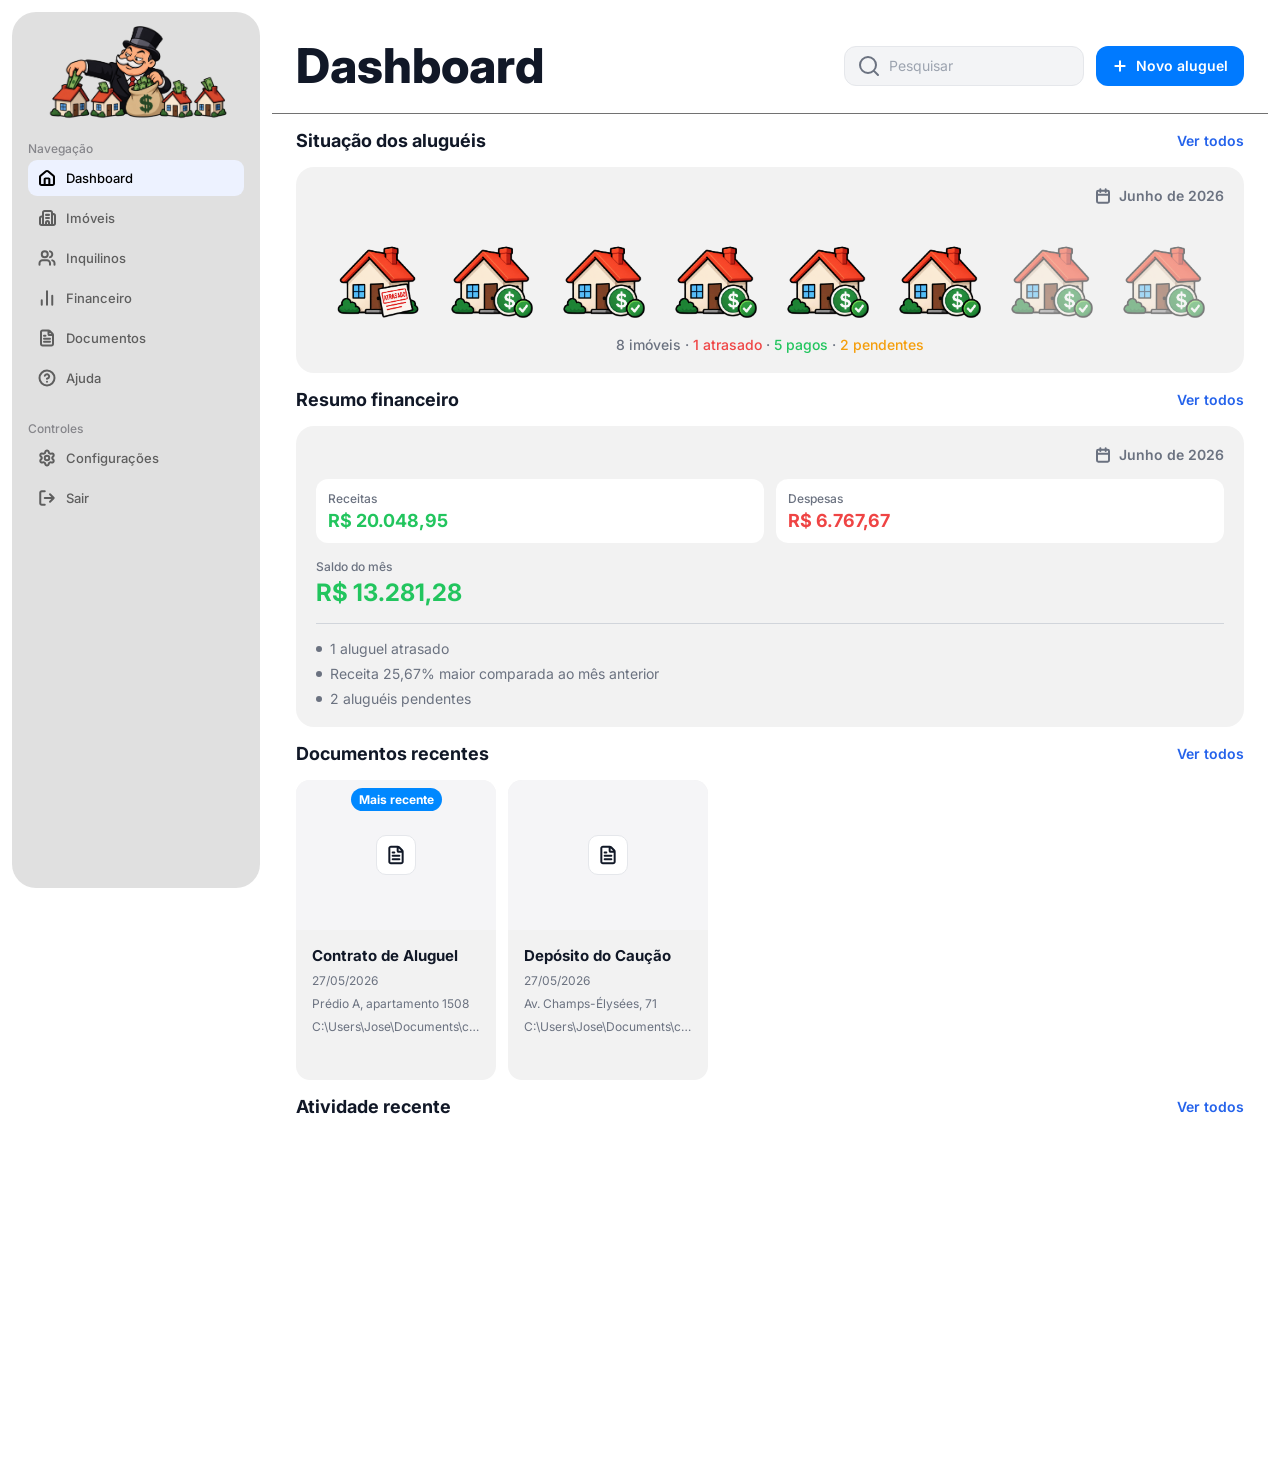
==== commit 9c7cc143: "Dashboard: aluguéis e resumo financeiro lado a lado em telas largas Com mais de 1030px de área útil," ====
--- a/index.html
+++ b/index.html
@@ -91,66 +91,69 @@
       </header>
 
       <div class="content">
-        <!-- Situação dos aluguéis -->
-        <section class="block">
-          <div class="block__header">
-            <h2 class="block__title">Situação dos aluguéis</h2>
-            <a class="link" href="imoveis.html">Ver todos</a>
-          </div>
-          <div class="card summary">
-            <div class="month">
-              <img src="assets/icons/calendar.svg" alt="" width="16" height="16">
-              Junho de 2026
+        <!-- Situação dos aluguéis e Resumo financeiro: lado a lado em telas largas -->
+        <div class="overview">
+          <!-- Situação dos aluguéis -->
+          <section class="block">
+            <div class="block__header">
+              <h2 class="block__title">Situação dos aluguéis</h2>
+              <a class="link" href="imoveis.html">Ver todos</a>
             </div>
-            <div class="houses">
-              <img src="assets/img/casinha-atrasada.png" alt="Imóvel com aluguel atrasado" width="100" height="100">
-              <img src="assets/img/casinha-ok.png" alt="Imóvel com aluguel pago" width="100" height="100">
-              <img src="assets/img/casinha-ok.png" alt="Imóvel com aluguel pago" width="100" height="100">
-              <img src="assets/img/casinha-ok.png" alt="Imóvel com aluguel pago" width="100" height="100">
-              <img src="assets/img/casinha-ok.png" alt="Imóvel com aluguel pago" width="100" height="100">
-              <img src="assets/img/casinha-ok.png" alt="Imóvel com aluguel pago" width="100" height="100">
-              <img class="is-pending" src="assets/img/casinha-ok.png" alt="Imóvel com aluguel pendente" width="100" height="100">
-              <img class="is-pending" src="assets/img/casinha-ok.png" alt="Imóvel com aluguel pendente" width="100" height="100">
+            <div class="card summary">
+              <div class="month">
+                <img src="assets/icons/calendar.svg" alt="" width="16" height="16">
+                Junho de 2026
+              </div>
+              <div class="houses">
+                <img src="assets/img/casinha-atrasada.png" alt="Imóvel com aluguel atrasado" width="100" height="100">
+                <img src="assets/img/casinha-ok.png" alt="Imóvel com aluguel pago" width="100" height="100">
+                <img src="assets/img/casinha-ok.png" alt="Imóvel com aluguel pago" width="100" height="100">
+                <img src="assets/img/casinha-ok.png" alt="Imóvel com aluguel pago" width="100" height="100">
+                <img src="assets/img/casinha-ok.png" alt="Imóvel com aluguel pago" width="100" height="100">
+                <img src="assets/img/casinha-ok.png" alt="Imóvel com aluguel pago" width="100" height="100">
+                <img class="is-pending" src="assets/img/casinha-ok.png" alt="Imóvel com aluguel pendente" width="100" height="100">
+                <img class="is-pending" src="assets/img/casinha-ok.png" alt="Imóvel com aluguel pendente" width="100" height="100">
+              </div>
+              <p class="status">
+                8 imóveis · <span class="text-red">1 atrasado</span> · <span class="text-green">5 pagos</span> · <span class="text-amber">2 pendentes</span>
+              </p>
             </div>
-            <p class="status">
-              8 imóveis · <span class="text-red">1 atrasado</span> · <span class="text-green">5 pagos</span> · <span class="text-amber">2 pendentes</span>
-            </p>
-          </div>
-        </section>
-
-        <!-- Financeiro -->
-        <section class="block">
-          <div class="block__header">
-            <h2 class="block__title">Resumo financeiro</h2>
-            <a class="link" href="financeiro.html">Ver todos</a>
-          </div>
-          <div class="card finance">
-            <div class="month">
-              <img src="assets/icons/calendar.svg" alt="" width="16" height="16">
-              Junho de 2026
+          </section>
+
+          <!-- Financeiro -->
+          <section class="block">
+            <div class="block__header">
+              <h2 class="block__title">Resumo financeiro</h2>
+              <a class="link" href="financeiro.html">Ver todos</a>
             </div>
-            <div class="finance__boxes">
-              <div class="finance__box finance__box--in">
-                <span class="finance__label">Receitas</span>
-                <span class="finance__value text-green">R$ 20.048,95</span>
-              </div>
-              <div class="finance__box finance__box--out">
-                <span class="finance__label">Despesas</span>
-                <span class="finance__value text-red">R$ 6.767,67</span>
-              </div>
+            <div class="card finance">
+              <div class="month">
+                <img src="assets/icons/calendar.svg" alt="" width="16" height="16">
+                Junho de 2026
+              </div>
+              <div class="finance__boxes">
+                <div class="finance__box finance__box--in">
+                  <span class="finance__label">Receitas</span>
+                  <span class="finance__value text-green">R$ 20.048,95</span>
+                </div>
+                <div class="finance__box finance__box--out">
+                  <span class="finance__label">Despesas</span>
+                  <span class="finance__value text-red">R$ 6.767,67</span>
+                </div>
+              </div>
+              <div class="balance">
+                <span class="balance__label">Saldo do mês</span>
+                <span class="balance__value text-green">R$ 13.281,28</span>
+              </div>
+              <hr class="separator">
+              <ul class="highlights">
+                <li><img src="assets/icons/ellipse.svg" alt="" width="6" height="6">1 aluguel atrasado</li>
+                <li><img src="assets/icons/ellipse.svg" alt="" width="6" height="6">Receita 25,67% maior comparada ao mês anterior</li>
+                <li><img src="assets/icons/ellipse.svg" alt="" width="6" height="6">2 aluguéis pendentes</li>
+              </ul>
             </div>
-            <div class="balance">
-              <span class="balance__label">Saldo do mês</span>
-              <span class="balance__value text-green">R$ 13.281,28</span>
-            </div>
-            <hr class="separator">
-            <ul class="highlights">
-              <li><img src="assets/icons/ellipse.svg" alt="" width="6" height="6">1 aluguel atrasado</li>
-              <li><img src="assets/icons/ellipse.svg" alt="" width="6" height="6">Receita 25,67% maior comparada ao mês anterior</li>
-              <li><img src="assets/icons/ellipse.svg" alt="" width="6" height="6">2 aluguéis pendentes</li>
-            </ul>
-          </div>
-        </section>
+          </section>
+        </div>
 
         <!-- Documentos recentes -->
         <section class="block">
--- a/styles.css
+++ b/styles.css
@@ -372,6 +372,32 @@
   white-space: nowrap;
 }
 
+/*
+ * Situação dos aluguéis + Resumo financeiro: um embaixo do outro; em telas largas, lado a lado
+ * com a mesma altura (casinhas em 2 fileiras de 4). A partir de 1030px de área útil cabem os 4 × 100px.
+ */
+.overview {
+  display: flex;
+  flex-direction: column;
+  gap: 16px;
+}
+
+@container main (width > 1030px) {
+  .overview {
+    display: grid;
+    grid-template-columns: repeat(2, minmax(0, 1fr));
+    gap: 24px;
+  }
+
+  .overview .card { flex: 1 1 auto; }
+  .overview .houses {
+    display: grid;
+    grid-template-columns: repeat(4, 100px);
+    justify-content: center;
+    margin-block: auto;
+  }
+}
+
 /* Situação dos aluguéis */
 .houses {
   display: flex;
